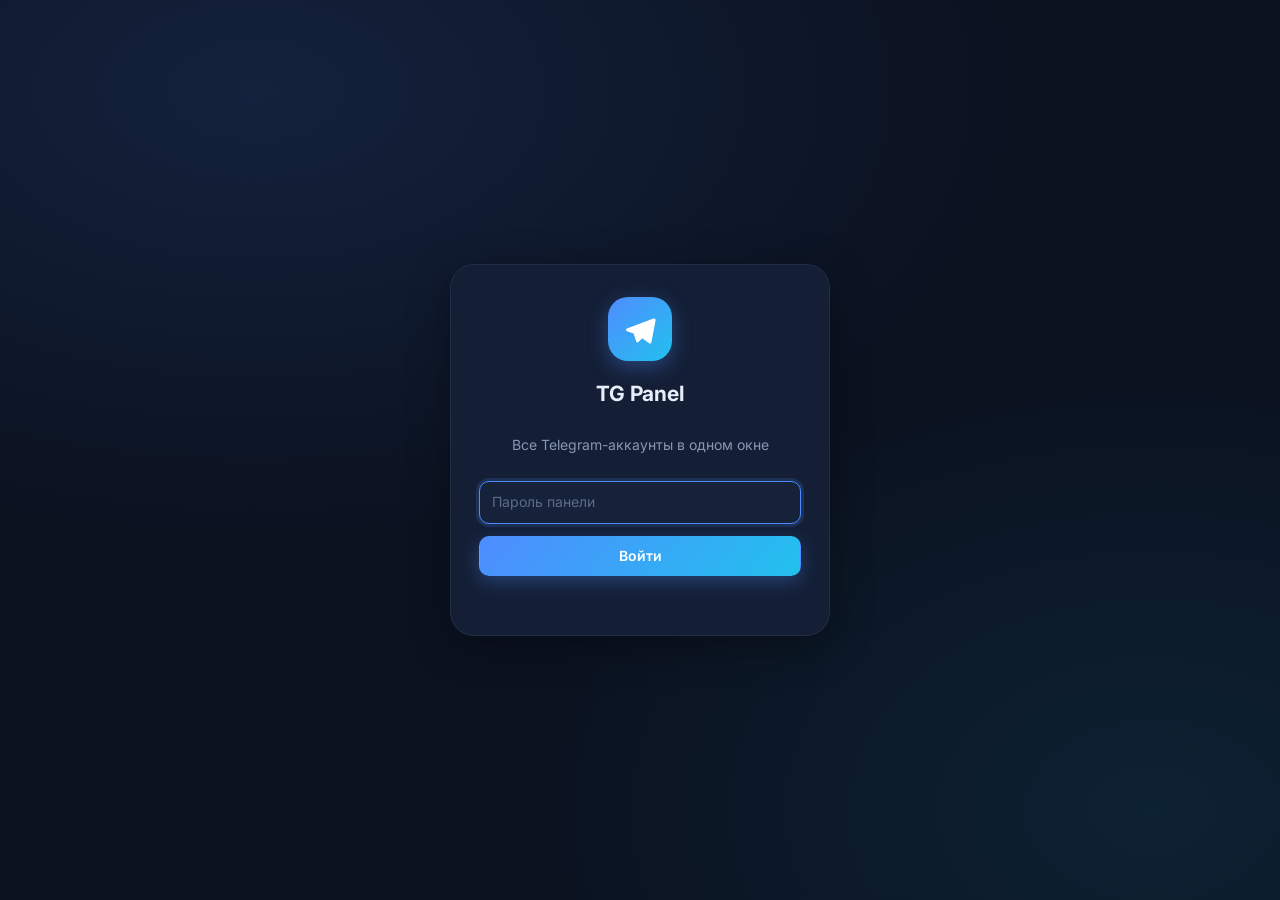
==== static/index.html @ fe802b04 "0.6.0: веб-панель из локальной сети внутри TG Panel Кнопка первой в рейке открывает LAN_PANEL_URL в " ====
<!doctype html>
<html lang="ru" data-theme="dark">
<head>
  <meta charset="utf-8">
  <meta name="viewport" content="width=device-width, initial-scale=1, viewport-fit=cover">
  <meta name="theme-color" content="#0b1220">
  <title>TG Panel</title>
  <link rel="icon" href="data:image/svg+xml,<svg xmlns='http://www.w3.org/2000/svg' viewBox='0 0 32 32'><defs><linearGradient id='g' x1='0' y1='0' x2='1' y2='1'><stop offset='0' stop-color='%234f8cff'/><stop offset='1' stop-color='%2322c1ee'/></linearGradient></defs><rect width='32' height='32' rx='9' fill='url(%23g)'/><path d='M7 15.5 24 9l-3 15-5-4-3 3v-5l9-7-11 6z' fill='white'/></svg>">
  <link rel="preconnect" href="https://fonts.googleapis.com">
  <link rel="preconnect" href="https://fonts.gstatic.com" crossorigin>
  <link rel="stylesheet" href="https://fonts.googleapis.com/css2?family=Inter:wght@400;500;600;700&display=swap">
  <link rel="stylesheet" href="app.css">
</head>
<body>
  <!-- Вход -->
  <section id="login" class="login" hidden>
    <form id="login-form" class="login-card">
      <div class="brand-mark lg" data-icon="plane"></div>
      <h1>TG Panel</h1>
      <p class="muted">Все Telegram-аккаунты в одном окне</p>
      <input id="login-password" type="password" placeholder="Пароль панели" autocomplete="current-password" required>
      <button class="btn primary block" type="submit">Войти</button>
      <div id="login-error" class="error"></div>
    </form>
  </section>

  <!-- Панель -->
  <main id="app" class="app" hidden>
    <nav class="rail">
      <div class="brand-mark" data-icon="plane" title="TG Panel"></div>
      <button id="lan-open" class="rail-item lan" hidden><span data-icon="server"></span></button>
      <button class="rail-item all active" data-account="" data-tip="Все аккаунты"><span data-icon="layers"></span></button>
      <div class="rail-sep"></div>
      <div id="rail-accounts" class="rail-accounts"></div>
      <button id="add-account" class="rail-item add" data-tip="Добавить аккаунт"><span data-icon="plus"></span></button>
      <div class="rail-spacer"></div>
      <button id="toggle-ghost" class="rail-tool" data-tip="Режим невидимки"></button>
      <button id="toggle-theme" class="rail-tool" data-tip="Сменить тему"></button>
      <button id="logout" class="rail-tool" data-tip="Выйти из панели"><span data-icon="logout"></span></button>
    </nav>

    <aside class="sidebar">
      <header class="sidebar-head">
        <div class="scope">
          <div class="scope-text">
            <div id="scope-title" class="scope-title">Все аккаунты</div>
            <div id="scope-sub" class="scope-sub muted"></div>
          </div>
          <button id="new-chat" class="icon-btn" title="Найти человека или чат"><span data-icon="edit"></span></button>
          <button id="account-menu" class="icon-btn" title="Действия аккаунта" hidden><span data-icon="more"></span></button>
        </div>
        <label class="search">
          <span data-icon="search"></span>
          <input id="dialog-filter" type="search" placeholder="Поиск по чатам">
        </label>
        <div id="folder-tabs" class="folder-tabs" role="tablist"></div>
      </header>
      <div id="dialog-list" class="dialog-list"></div>
    </aside>

    <section id="chat" class="chat empty">
      <div class="chat-placeholder">
        <div class="placeholder-art"><span data-icon="msg"></span></div>
        <h2>Выберите чат</h2>
        <p class="muted">Слева собраны диалоги всех подключённых аккаунтов.<br>Новый аккаунт добавляется кнопкой <b>+</b> из папки tdata.</p>
      </div>
      <header class="chat-head">
        <button id="chat-back" class="icon-btn back" title="Назад"><span data-icon="back"></span></button>
        <div class="chat-avatar"></div>
        <div class="chat-meta">
          <div class="chat-title"></div>
          <div class="chat-sub"></div>
        </div>
        <button id="chat-info" class="icon-btn" title="О чате"><span data-icon="info"></span></button>
      </header>
      <div class="chat-body">
        <div id="messages" class="messages"></div>
        <button id="to-bottom" class="to-bottom" hidden title="Вниз"><span data-icon="down"></span><span class="badge" hidden></span></button>
      </div>
      <div class="composer-wrap">
        <div id="reply-bar" class="reply-bar" hidden>
          <span class="reply-icon" data-icon="reply"></span>
          <div class="reply-body"><b id="reply-label">Ответ</b><div id="reply-text"></div></div>
          <button id="reply-cancel" class="icon-btn sm"><span data-icon="x"></span></button>
        </div>
        <form id="composer" class="composer">
          <label class="icon-btn" title="Прикрепить файл"><span data-icon="clip"></span><input id="file-input" type="file" multiple hidden></label>
          <textarea id="composer-text" rows="1" placeholder="Сообщение"></textarea>
          <button class="send" type="submit" title="Отправить (Enter)"><span data-icon="send"></span></button>
        </form>
        <div id="readonly-bar" class="readonly-bar" hidden><span data-icon="lock"></span> Только чтение — вы не администратор канала</div>
      </div>
    </section>

    <!-- Веб-панель из локальной сети (LAN_PANEL_URL) -->
    <section id="lan" class="lan" hidden>
      <header class="chat-head">
        <button id="lan-back" class="icon-btn back" title="Назад"><span data-icon="back"></span></button>
        <div class="lan-icon" data-icon="server"></div>
        <div class="chat-meta">
          <div id="lan-title" class="chat-title"></div>
          <div id="lan-sub" class="chat-sub"></div>
        </div>
        <button id="lan-reload" class="icon-btn" title="Обновить"><span data-icon="refresh"></span></button>
        <a id="lan-tab" class="icon-btn" target="_blank" rel="noopener" title="Открыть в новой вкладке"><span data-icon="external"></span></a>
      </header>
      <iframe id="lan-frame" class="lan-frame" title="Панель локальной сети" allow="clipboard-read; clipboard-write; fullscreen"></iframe>
    </section>
  </main>

  <div id="modal" class="modal" hidden>
    <div class="modal-card" role="dialog" aria-modal="true">
      <header><h3 id="modal-title"></h3><button id="modal-close" class="icon-btn sm"><span data-icon="x"></span></button></header>
      <div id="modal-body"></div>
    </div>
  </div>
  <div id="toast" class="toast" hidden></div>

  <script src="app.js"></script>
</body>
</html>
---- static/app.css ----
/* ================= Токены ================= */
:root {
  --bg: #0b1220;
  --surface: #0f1829;
  --surface-2: #16213a;
  --surface-3: #1c2945;
  --elev: #141f36;
  --border: rgb(148 163 184 / .10);
  --border-strong: rgb(148 163 184 / .18);
  --text: #e7eef9;
  --muted: #8796b3;
  --faint: #5d6c88;
  --accent: #4f8cff;
  --accent-2: #22c1ee;
  --accent-soft: rgb(79 140 255 / .16);
  --grad: linear-gradient(135deg, #4f8cff 0%, #22c1ee 100%);
  --bubble-in: #16213a;
  --bubble-in-text: var(--text);
  --bubble-out-text: #fff;
  --danger: #f2555a;
  --ok: #2ecc8f;
  --warn: #f5b544;
  --shadow: 0 10px 40px rgb(0 0 0 / .35);
  --shadow-sm: 0 2px 10px rgb(0 0 0 / .25);
  --wall-a: rgb(79 140 255 / .13);
  --wall-b: rgb(34 193 238 / .09);
  --wall-dot: rgb(148 163 184 / .07);
  --r-lg: 18px;
  --r-md: 14px;
  --r-sm: 10px;
  color-scheme: dark;
}
:root[data-theme="light"] {
  --bg: #eef2f8;
  --surface: #ffffff;
  --surface-2: #f1f5fb;
  --surface-3: #e6ecf5;
  --elev: #ffffff;
  --border: rgb(15 23 42 / .07);
  --border-strong: rgb(15 23 42 / .13);
  --text: #0f172a;
  --muted: #64748b;
  --faint: #94a3b8;
  --accent-soft: rgb(79 140 255 / .12);
  --bubble-in: #ffffff;
  --shadow: 0 12px 40px rgb(15 23 42 / .14);
  --shadow-sm: 0 2px 8px rgb(15 23 42 / .08);
  --wall-a: rgb(79 140 255 / .14);
  --wall-b: rgb(34 193 238 / .12);
  --wall-dot: rgb(15 23 42 / .05);
  color-scheme: light;
}

/* ================= База ================= */
* { box-sizing: border-box; }
html, body { height: 100%; margin: 0; }
body {
  background: var(--bg); color: var(--text);
  font: 14px/1.45 Inter, system-ui, -apple-system, "Segoe UI", Roboto, sans-serif;
  -webkit-font-smoothing: antialiased;
}
[hidden] { display: none !important; }
button, input, textarea, select { font: inherit; color: inherit; }
a { color: var(--accent); text-decoration: none; }
a:hover { text-decoration: underline; }
h1, h2, h3 { margin: 0; letter-spacing: -.01em; }
.muted { color: var(--muted); }
.small { font-size: 12px; }
.error { color: var(--danger); min-height: 1.2em; font-size: 13px; }
::selection { background: rgb(79 140 255 / .35); }
* { scrollbar-width: thin; scrollbar-color: var(--surface-3) transparent; }

svg.i { width: 20px; height: 20px; flex: none; stroke: currentColor; fill: none; stroke-width: 2; stroke-linecap: round; stroke-linejoin: round; display: block; }
svg.i.fill { fill: currentColor; stroke: none; }
[data-icon] { display: inline-grid; place-items: center; }

input, textarea, select {
  background: var(--surface-2); border: 1px solid var(--border); border-radius: var(--r-sm);
  padding: 10px 12px; outline: none; width: 100%; transition: border-color .15s, box-shadow .15s;
}
input::placeholder, textarea::placeholder { color: var(--faint); }
input:focus, textarea:focus, select:focus { border-color: var(--accent); box-shadow: 0 0 0 3px var(--accent-soft); }

.btn {
  border: 1px solid var(--border); border-radius: var(--r-sm); padding: 9px 16px; cursor: pointer;
  background: var(--surface-2); font-weight: 600; display: inline-flex; align-items: center; justify-content: center;
  gap: 8px; transition: transform .1s, filter .15s, background .15s;
}
.btn:hover { background: var(--surface-3); }
.btn:active { transform: scale(.98); }
.btn.primary { background: var(--grad); color: #fff; border-color: transparent; box-shadow: 0 6px 18px rgb(79 140 255 / .3); }
.btn.primary:hover { filter: brightness(1.08); }
.btn.danger { background: rgb(242 85 90 / .14); color: var(--danger); border-color: rgb(242 85 90 / .25); }
.btn.danger:hover { background: rgb(242 85 90 / .22); }
.btn.block { width: 100%; }
.btn.sm { padding: 7px 13px; font-size: 13px; border-radius: 9px; gap: 6px; }
.btn.sm svg.i { width: 16px; height: 16px; }
.btn:disabled { opacity: .55; cursor: default; transform: none; }

.icon-btn {
  border: 0; background: transparent; cursor: pointer; border-radius: 12px; color: var(--muted);
  width: 38px; height: 38px; display: inline-grid; place-items: center; flex: none; transition: background .15s, color .15s;
}
.icon-btn:hover { background: var(--surface-2); color: var(--text); }
.icon-btn.sm { width: 32px; height: 32px; border-radius: 10px; }
.icon-btn.sm svg.i { width: 18px; height: 18px; }

.badge {
  background: var(--accent); color: #fff; border-radius: 999px; min-width: 20px; height: 20px; padding: 0 6px;
  font-size: 11.5px; display: inline-grid; place-items: center; font-weight: 700; font-variant-numeric: tabular-nums;
}
.badge.dim { background: var(--surface-3); color: var(--muted); }
.chip {
  font-size: 11px; padding: 2px 7px; border-radius: 999px; white-space: nowrap; flex: none; font-weight: 600;
  background: color-mix(in srgb, var(--c) 18%, transparent); color: color-mix(in srgb, var(--c) 85%, var(--text));
}

.brand-mark {
  width: 40px; height: 40px; border-radius: 13px; background: var(--grad); color: #fff;
  box-shadow: 0 6px 20px rgb(79 140 255 / .35); flex: none;
}
.brand-mark svg.i { width: 22px; height: 22px; fill: #fff; stroke: none; }
.brand-mark.lg { width: 64px; height: 64px; border-radius: 20px; margin: 0 auto 6px; }
.brand-mark.lg svg.i { width: 34px; height: 34px; }

/* ================= Вход ================= */
.login {
  min-height: 100%; display: grid; place-items: center; padding: 16px;
  background: radial-gradient(60% 50% at 20% 10%, var(--wall-a), transparent), radial-gradient(50% 50% at 90% 90%, var(--wall-b), transparent), var(--bg);
}
.login-card {
  width: min(380px, 100%); background: var(--elev); padding: 32px 28px; border-radius: 24px; border: 1px solid var(--border);
  display: grid; gap: 12px; text-align: center; box-shadow: var(--shadow);
}

/* ================= Раскладка ================= */
.app {
  height: 100%; display: grid; overflow: hidden;
  grid-template-columns: 76px 360px minmax(0, 1fr);
  /* minmax(0, 1fr) не даёт строке грида растянуться по высоте ленты сообщений */
  grid-template-rows: minmax(0, 1fr);
}
.rail, .sidebar, .chat, .messages, .dialog-list, .chat-body { min-height: 0; }

/* ---------- рейка аккаунтов ---------- */
.rail {
  background: var(--bg); display: flex; flex-direction: column; align-items: center;
  gap: 10px; padding: 14px 0; overflow-y: auto; overflow-x: visible; scrollbar-width: none;
}
.rail-sep { width: 28px; height: 1px; background: var(--border-strong); margin: 2px 0; flex: none; }
.rail-accounts { display: flex; flex-direction: column; gap: 10px; align-items: center; }
.rail-spacer { flex: 1; }
.rail-item {
  width: 48px; height: 48px; border-radius: 16px; border: 0; cursor: pointer; padding: 0; flex: none;
  background: var(--surface-2); position: relative; display: grid; place-items: center; color: var(--muted);
  transition: border-radius .2s, background .15s, color .15s, transform .1s;
}
.rail-item:hover { border-radius: 14px; color: var(--text); background: var(--surface-3); }
.rail-item:active { transform: scale(.95); }
.rail-item.active { color: #fff; background: var(--grad); }
.rail-item::before {
  content: ""; position: absolute; left: -14px; width: 4px; height: 0; border-radius: 0 4px 4px 0;
  background: var(--text); transition: height .2s;
}
.rail-item:hover::before { height: 16px; }
.rail-item.active::before { height: 32px; }
.rail-item.add { background: transparent; border: 1.5px dashed var(--border-strong); color: var(--accent); }
.rail-item.add:hover { border-color: var(--accent); background: var(--accent-soft); }
.rail-item .avatar { width: 48px; height: 48px; border-radius: inherit; font-size: 15px; }
.rail-item.acc { background: transparent; }
.rail-item.acc .avatar { box-shadow: 0 0 0 2px var(--bg), 0 0 0 4px var(--c); }
.rail-item.acc.active { background: transparent; }
.rail-item .dot {
  position: absolute; right: -2px; bottom: -2px; width: 14px; height: 14px; border-radius: 50%;
  border: 3px solid var(--bg); background: var(--faint);
}
.dot.online { background: var(--ok); } .dot.error { background: var(--danger); } .dot.connecting { background: var(--warn); }
.rail-item .badge { position: absolute; top: -6px; right: -8px; box-shadow: 0 0 0 3px var(--bg); }
.rail-tool {
  width: 42px; height: 42px; border-radius: 12px; border: 0; background: transparent; color: var(--muted);
  cursor: pointer; display: grid; place-items: center; position: relative; flex: none;
}
.rail-tool:hover { background: var(--surface-2); color: var(--text); }
.rail-tool.on { color: var(--accent); background: var(--accent-soft); }

/* подсказки рейки */
[data-tip] { position: relative; }
.tip {
  position: fixed; z-index: 80; pointer-events: none; background: var(--elev); color: var(--text);
  border: 1px solid var(--border-strong); padding: 6px 10px; border-radius: 10px; font-size: 12.5px; font-weight: 500;
  box-shadow: var(--shadow-sm); white-space: pre-line; max-width: 260px; transform: translateY(-50%);
  animation: fade .12s ease-out;
}

/* ---------- список диалогов ---------- */
.sidebar {
  background: var(--surface); border-radius: 22px 0 0 0; border: 1px solid var(--border); border-right: 0; border-bottom: 0;
  display: flex; flex-direction: column; min-width: 0; margin-top: 8px;
}
.sidebar-head { padding: 14px 14px 10px; display: grid; gap: 12px; }
.scope { display: flex; align-items: center; gap: 4px; min-height: 40px; }
.scope-text { flex: 1; min-width: 0; padding-left: 4px; }
.scope-title { font-weight: 700; font-size: 18px; white-space: nowrap; overflow: hidden; text-overflow: ellipsis; letter-spacing: -.01em; }
.scope-sub { font-size: 12px; white-space: nowrap; overflow: hidden; text-overflow: ellipsis; }
.scope-sub:empty { display: none; }
.search { position: relative; display: block; }
.search > [data-icon] { position: absolute; left: 12px; top: 50%; transform: translateY(-50%); color: var(--faint); pointer-events: none; }
.search > [data-icon] svg.i { width: 18px; height: 18px; }
.search input { padding-left: 38px; border-radius: 12px; background: var(--surface-2); }
/* вкладки папок: прокручиваются по горизонтали, если не влезают */
.folder-tabs {
  display: flex; gap: 6px; overflow-x: auto; scrollbar-width: none; margin: 0 -14px; padding: 0 14px 2px;
  mask-image: linear-gradient(90deg, transparent 0, #000 14px, #000 calc(100% - 14px), transparent 100%);
}
.folder-tabs::-webkit-scrollbar { display: none; }
.ftab {
  flex: none; display: inline-flex; align-items: center; gap: 6px; border: 1px solid var(--border);
  background: var(--surface-2); color: var(--muted); padding: 6px 12px; border-radius: 999px; cursor: pointer;
  font-weight: 600; font-size: 13px; white-space: nowrap; transition: background .15s, color .15s, border-color .15s;
}
.ftab:hover { color: var(--text); background: var(--surface-3); }
.ftab.active { background: var(--accent-soft); color: var(--accent); border-color: rgb(79 140 255 / .35); }
.ftab svg.i { width: 15px; height: 15px; }
.ftab-n { font-size: 11px; font-weight: 700; background: var(--surface-3); color: var(--muted); border-radius: 999px; padding: 0 6px; min-width: 18px; text-align: center; }
.ftab.active .ftab-n { background: var(--accent); color: #fff; }
.ftab.add { padding: 6px 9px; border-style: dashed; color: var(--accent); background: transparent; }

/* контекстное меню чата и папок */
.ctx-menu {
  position: fixed; z-index: 70; min-width: 230px; max-width: 300px; padding: 6px; border-radius: 14px;
  background: var(--elev); border: 1px solid var(--border-strong); box-shadow: var(--shadow);
  animation: pop .12s ease-out; max-height: min(70vh, 520px); overflow-y: auto;
}
.ctx-title {
  padding: 6px 10px 8px; font-size: 12px; font-weight: 600; color: var(--muted);
  white-space: nowrap; overflow: hidden; text-overflow: ellipsis; border-bottom: 1px solid var(--border); margin-bottom: 4px;
}
.ctx-item {
  width: 100%; display: flex; align-items: center; gap: 10px; padding: 8px 10px; border: 0; border-radius: 9px;
  background: transparent; cursor: pointer; text-align: left; font-size: 13.5px; font-weight: 500;
}
.ctx-item:hover, .ctx-item:focus-visible { background: var(--surface-2); outline: none; }
.ctx-item.danger { color: var(--danger); }
.ctx-ic { color: var(--muted); display: inline-grid; }
.ctx-item.danger .ctx-ic { color: var(--danger); }
.ctx-ic svg.i { width: 17px; height: 17px; }
.ctx-label { flex: 1; min-width: 0; white-space: nowrap; overflow: hidden; text-overflow: ellipsis; }
.ctx-check { color: var(--accent); display: inline-grid; }
.ctx-more { color: var(--faint); display: inline-grid; }
.ctx-check svg.i, .ctx-more svg.i { width: 16px; height: 16px; }
.ctx-sep { height: 1px; background: var(--border); margin: 4px 6px; }

.segmented { display: flex; background: var(--surface-2); border-radius: 12px; padding: 3px; gap: 2px; }
.seg {
  flex: 1; border: 0; background: transparent; padding: 7px 6px; border-radius: 9px; cursor: pointer;
  color: var(--muted); font-weight: 600; font-size: 13px; transition: background .15s, color .15s;
}
.seg:hover { color: var(--text); }
.seg.active { background: var(--surface); color: var(--text); box-shadow: var(--shadow-sm); }
:root[data-theme="dark"] .seg.active { background: var(--surface-3); }

.dialog-list { overflow-y: auto; flex: 1; padding: 2px 8px 12px; }
.dialog {
  display: grid; grid-template-columns: 52px minmax(0, 1fr); gap: 12px; padding: 9px 10px; border-radius: 14px;
  cursor: pointer; align-items: center; position: relative; transition: background .12s;
}
.dialog:hover { background: var(--surface-2); }
.dialog.active { background: var(--accent-soft); }
.dialog.active::after { content: ""; position: absolute; inset: 0; border-radius: inherit; box-shadow: inset 0 0 0 1px rgb(79 140 255 / .35); pointer-events: none; }
.dialog .acc-mark { position: absolute; left: 0; top: 14px; bottom: 14px; width: 3px; border-radius: 0 3px 3px 0; background: var(--c); }
.dialog .avatar { width: 52px; height: 52px; font-size: 17px; }
.d-row { display: flex; gap: 6px; align-items: center; min-width: 0; }
.d-row + .d-row { margin-top: 2px; }
.d-name { font-weight: 600; white-space: nowrap; overflow: hidden; text-overflow: ellipsis; flex: 1; min-width: 0; display: flex; align-items: center; gap: 5px; }
.d-name .t { overflow: hidden; text-overflow: ellipsis; }
.d-name svg.i { width: 15px; height: 15px; color: var(--muted); }
.d-time { font-size: 12px; color: var(--faint); flex: none; font-variant-numeric: tabular-nums; }
.dialog.has-unread .d-time { color: var(--accent); }
.d-text { color: var(--muted); white-space: nowrap; overflow: hidden; text-overflow: ellipsis; font-size: 13.5px; flex: 1; min-width: 0; }
.d-text .you { color: var(--text); opacity: .75; }
.d-text .media-label { color: var(--accent); }
.d-flags { display: flex; gap: 4px; align-items: center; color: var(--faint); flex: none; }
.d-flags svg.i { width: 15px; height: 15px; }

.avatar {
  width: 48px; height: 48px; border-radius: 50%; display: grid; place-items: center; font-weight: 600;
  color: #fff; overflow: hidden; flex: none; font-size: 16px; letter-spacing: .02em;
  background: linear-gradient(145deg, color-mix(in srgb, var(--c, #4f8cff) 80%, #fff), var(--c, #4f8cff));
}
.avatar img { width: 100%; height: 100%; object-fit: cover; animation: fade .25s ease-out; }
.avatar.sm { width: 40px; height: 40px; font-size: 14px; }
.avatar.xs { width: 34px; height: 34px; font-size: 13px; }
.avatar.lg { width: 84px; height: 84px; font-size: 28px; }

.empty-list { padding: 48px 20px; text-align: center; color: var(--muted); display: grid; gap: 10px; justify-items: center; }
.empty-list svg.i { width: 36px; height: 36px; color: var(--faint); }

/* скелетоны */
.skel { background: linear-gradient(90deg, var(--surface-2) 0%, var(--surface-3) 50%, var(--surface-2) 100%); background-size: 200% 100%; animation: shimmer 1.2s infinite linear; border-radius: 8px; }
.skel-dialog { display: grid; grid-template-columns: 52px 1fr; gap: 12px; padding: 9px 10px; align-items: center; }
.skel-dialog .c { width: 52px; height: 52px; border-radius: 50%; }
.skel-dialog .l1 { height: 12px; width: 55%; margin-bottom: 9px; }
.skel-dialog .l2 { height: 10px; width: 80%; }
.skel-msg { height: 44px; border-radius: 16px; margin: 4px 0; }

/* ================= Чат ================= */
.chat {
  display: flex; flex-direction: column; min-width: 0; position: relative; margin-top: 8px;
  border-top: 1px solid var(--border); border-left: 1px solid var(--border);
  background:
    radial-gradient(55% 45% at 15% 0%, var(--wall-a), transparent 70%),
    radial-gradient(45% 45% at 100% 100%, var(--wall-b), transparent 70%),
    radial-gradient(var(--wall-dot) 1px, transparent 1.2px) 0 0 / 22px 22px,
    var(--bg);
}
.chat-placeholder { margin: auto; text-align: center; display: grid; gap: 10px; justify-items: center; padding: 24px; }
.placeholder-art {
  width: 96px; height: 96px; border-radius: 30px; background: var(--grad); color: #fff; display: grid; place-items: center;
  box-shadow: 0 16px 40px rgb(79 140 255 / .35); margin-bottom: 6px;
}
.placeholder-art svg.i { width: 44px; height: 44px; }
.chat.empty > :not(.chat-placeholder) { display: none !important; }
.chat:not(.empty) .chat-placeholder { display: none; }

.chat-head {
  display: flex; align-items: center; gap: 12px; padding: 10px 16px; min-height: 64px; z-index: 3;
  background: color-mix(in srgb, var(--surface) 82%, transparent); backdrop-filter: blur(16px);
  border-bottom: 1px solid var(--border);
}
.chat-meta { flex: 1; min-width: 0; }
.chat-title { font-weight: 700; font-size: 15.5px; white-space: nowrap; overflow: hidden; text-overflow: ellipsis; }
.chat-sub { display: flex; gap: 8px; align-items: center; font-size: 12.5px; color: var(--muted); margin-top: 1px; white-space: nowrap; overflow: hidden; }
.back { display: none; }

.chat-body { flex: 1; position: relative; display: flex; flex-direction: column; }
.messages { flex: 1; overflow-y: auto; padding: 18px max(16px, calc((100% - 760px) / 2)) 12px; display: flex; flex-direction: column; }
.day-sep {
  align-self: center; position: sticky; top: 4px; z-index: 2; margin: 12px 0 8px;
  background: color-mix(in srgb, var(--surface) 75%, transparent); backdrop-filter: blur(10px);
  color: var(--muted); padding: 4px 12px; border-radius: 999px; font-size: 12px; font-weight: 600; border: 1px solid var(--border);
}
.service {
  align-self: center; color: var(--muted); font-size: 12.5px; margin: 6px 0; text-align: center;
  background: color-mix(in srgb, var(--surface) 70%, transparent); padding: 4px 12px; border-radius: 999px;
}

.msg { max-width: min(540px, 80%); align-self: flex-start; position: relative; margin-top: 2px; }
.msg.out { align-self: flex-end; }
.msg.grp-first { margin-top: 10px; }
.msg.new { animation: pop .22s ease-out; }
.bubble {
  background: var(--bubble-in); color: var(--bubble-in-text); padding: 7px 11px 7px; border-radius: 18px;
  white-space: pre-wrap; word-wrap: break-word; overflow-wrap: anywhere; box-shadow: var(--shadow-sm);
  border: 1px solid var(--border);
}
.msg:not(.out).grp-last .bubble { border-bottom-left-radius: 6px; }
.msg:not(.out):not(.grp-first) .bubble { border-top-left-radius: 6px; }
.msg.out .bubble { background: var(--grad); color: var(--bubble-out-text); border-color: transparent; box-shadow: 0 4px 14px rgb(79 140 255 / .22); }
.msg.out.grp-last .bubble { border-bottom-right-radius: 6px; }
.msg.out:not(.grp-first) .bubble { border-top-right-radius: 6px; }
.msg.out a { color: #fff; text-decoration: underline; }
.msg .sender { font-weight: 600; font-size: 13px; margin-bottom: 2px; color: var(--sc, var(--accent)); }
.msg .meta { float: right; margin: 8px 0 -4px 12px; font-size: 11px; color: var(--faint); white-space: nowrap; display: inline-flex; gap: 4px; align-items: center; user-select: none; }
.msg .meta svg.i { width: 13px; height: 13px; }
.msg.out .meta { color: rgb(255 255 255 / .75); }
.msg .quote {
  border-left: 3px solid var(--accent); padding: 4px 9px; margin: 1px 0 5px; font-size: 13px; cursor: pointer; border-radius: 6px;
  background: var(--accent-soft); color: var(--muted); white-space: nowrap; overflow: hidden; text-overflow: ellipsis; max-width: 100%;
}
.msg.out .quote { border-left-color: #fff; background: rgb(255 255 255 / .16); color: rgb(255 255 255 / .9); }
.msg .media:empty { display: none; }
.msg .media { margin: -2px -6px 5px; }
.msg .media img, .msg .media video { max-width: 100%; max-height: 380px; height: auto; border-radius: 13px; display: block; background: var(--surface-3); object-fit: cover; }
.msg .media img.sticker { max-width: 170px; background: none; }
.msg .media audio { width: 280px; max-width: 100%; display: block; }
.msg.media-only .bubble { padding: 4px; }
.msg.media-only .media { margin: 0; }
.msg.media-only .meta {
  position: absolute; right: 10px; bottom: 10px; float: none; margin: 0; padding: 2px 8px; border-radius: 999px;
  background: rgb(0 0 0 / .45); color: #fff;
}
.msg .file { display: flex; gap: 10px; align-items: center; color: inherit; padding: 4px 6px; text-decoration: none; }
.msg .file .ico { width: 42px; height: 42px; border-radius: 12px; background: var(--grad); display: grid; place-items: center; color: #fff; flex: none; }
.msg.out .file .ico { background: rgb(255 255 255 / .2); }
.msg .file b { display: block; max-width: 280px; overflow: hidden; text-overflow: ellipsis; white-space: nowrap; }
.msg .webpage {
  display: grid; gap: 2px; border-left: 3px solid var(--accent); padding: 6px 10px; margin-top: 6px; font-size: 13px;
  border-radius: 8px; background: var(--accent-soft); color: inherit; text-decoration: none; white-space: normal;
}
.msg .webpage:hover { text-decoration: none; filter: brightness(1.08); }
.msg .webpage .wp-site { color: var(--accent); font-weight: 600; font-size: 12.5px; }
.msg .webpage .wp-desc { color: var(--muted); display: -webkit-box; -webkit-line-clamp: 3; -webkit-box-orient: vertical; overflow: hidden; }
.msg.out .webpage { border-left-color: #fff; background: rgb(255 255 255 / .14); color: #fff; text-decoration: none; }
.msg.out .webpage .wp-site, .msg.out .webpage .wp-desc { color: rgb(255 255 255 / .85); }

/* форматирование текста */
.bubble code { font: 13px/1.4 ui-monospace, "JetBrains Mono", Menlo, Consolas, monospace; background: rgb(127 127 127 / .16); padding: 1px 5px; border-radius: 5px; }
.bubble pre { margin: 4px 0; padding: 8px 10px; border-radius: 10px; background: rgb(0 0 0 / .22); overflow-x: auto; white-space: pre; }
.bubble pre code { background: none; padding: 0; }
.bubble blockquote { margin: 4px 0; padding: 4px 10px; border-left: 3px solid var(--accent); border-radius: 6px; background: var(--accent-soft); }
.msg.out .bubble blockquote { border-left-color: #fff; background: rgb(255 255 255 / .14); }
.bubble .tag { color: var(--accent); }
.msg.out .bubble .tag { color: #fff; font-weight: 600; }
.spoiler {
  border-radius: 4px; cursor: pointer; color: transparent; transition: color .2s, background .2s;
  background: repeating-linear-gradient(135deg, rgb(127 127 127 / .45) 0 2px, rgb(127 127 127 / .25) 2px 4px);
}
.spoiler * { color: transparent !important; }
.spoiler.revealed { color: inherit; background: rgb(127 127 127 / .12); cursor: text; }
.spoiler.revealed * { color: inherit !important; }

/* фото/видео под спойлером */
.msg .media.spoiler-media { position: relative; overflow: hidden; border-radius: 13px; cursor: pointer; }
.spoiler-media:not(.revealed) img, .spoiler-media:not(.revealed) video { filter: blur(28px) saturate(1.2); transform: scale(1.12); }
.spoiler-cover {
  position: absolute; inset: 0; display: grid; place-content: center; justify-items: center; gap: 6px;
  color: #fff; font-weight: 600; font-size: 13px; background: rgb(0 0 0 / .25); text-shadow: 0 1px 4px rgb(0 0 0 / .5);
}
.spoiler-cover svg.i { width: 26px; height: 26px; }
.spoiler-media.revealed .spoiler-cover { display: none; }
.spoiler-media img, .spoiler-media video { transition: filter .35s ease, transform .35s ease; }

/* inline-кнопки под постом */
.kb { display: grid; gap: 4px; margin-top: 4px; }
.kb-row { display: flex; gap: 4px; }
.kb-btn {
  flex: 1; min-width: 0; display: flex; align-items: center; justify-content: center; gap: 6px; position: relative;
  padding: 9px 12px; border-radius: 12px; border: 1px solid var(--border); cursor: pointer;
  background: color-mix(in srgb, var(--bubble-in) 82%, transparent); backdrop-filter: blur(10px);
  color: var(--text); font-weight: 600; font-size: 13.5px; text-decoration: none; text-align: center;
  white-space: nowrap; overflow: hidden; text-overflow: ellipsis; transition: background .15s, transform .1s;
}
.kb-btn:hover { background: var(--surface-3); text-decoration: none; }
.kb-btn:active { transform: scale(.98); }
.kb-btn:disabled { opacity: .55; cursor: default; }
.kb-btn.loading { color: transparent; }
.kb-btn.loading::after {
  content: ""; position: absolute; width: 16px; height: 16px; border-radius: 50%;
  border: 2px solid var(--muted); border-top-color: transparent; animation: spin .7s linear infinite;
}
.kb-ic { color: var(--muted); display: inline-grid; }
.kb-ic svg.i { width: 14px; height: 14px; }
.msg:not(.out) .kb-row:last-child .kb-btn:first-child { border-bottom-left-radius: 12px; }
.msg .misc { display: flex; gap: 8px; align-items: center; padding: 2px 4px; }

.msg .actions {
  position: absolute; top: -16px; right: 6px; display: flex; gap: 1px; padding: 3px; z-index: 4;
  background: var(--elev); border: 1px solid var(--border-strong); border-radius: 12px; box-shadow: var(--shadow-sm);
  opacity: 0; pointer-events: none; transform: translateY(4px); transition: opacity .12s, transform .12s;
}
.msg.out .actions { right: auto; left: 6px; }
.msg:hover .actions { opacity: 1; pointer-events: auto; transform: none; }
.msg .actions button { border: 0; background: none; cursor: pointer; width: 30px; height: 28px; border-radius: 8px; color: var(--muted); display: grid; place-items: center; }
.msg .actions button:hover { color: var(--text); background: var(--surface-2); }
.msg .actions button.danger:hover { color: var(--danger); }
.msg .actions svg.i { width: 16px; height: 16px; }
.msg.flash .bubble { animation: flash 1.2s ease-out; }
.load-more { align-self: center; margin: 4px 0 8px; font-size: 13px; padding: 6px 14px; border-radius: 999px; }

.to-bottom {
  position: absolute; right: 22px; bottom: 14px; width: 46px; height: 46px; border-radius: 50%; z-index: 3;
  border: 1px solid var(--border-strong); background: var(--elev); color: var(--text); cursor: pointer;
  display: grid; place-items: center; box-shadow: var(--shadow); animation: pop .18s ease-out;
}
.to-bottom .badge { position: absolute; top: -6px; right: -4px; }

/* композер */
.composer-wrap { padding: 0 max(16px, calc((100% - 760px) / 2)) 16px; display: grid; gap: 6px; }
.reply-bar {
  display: flex; align-items: center; gap: 10px; padding: 8px 8px 8px 12px; border-radius: 14px;
  background: color-mix(in srgb, var(--surface) 88%, transparent); backdrop-filter: blur(14px); border: 1px solid var(--border);
  animation: pop .15s ease-out;
}
.reply-icon { color: var(--accent); }
.reply-body { flex: 1; min-width: 0; font-size: 13px; border-left: 2px solid var(--accent); padding-left: 10px; }
.reply-body b { color: var(--accent); }
.reply-body #reply-text { white-space: nowrap; overflow: hidden; text-overflow: ellipsis; color: var(--muted); }
.composer {
  display: flex; gap: 6px; align-items: flex-end; padding: 6px; border-radius: 22px;
  background: color-mix(in srgb, var(--surface) 90%, transparent); backdrop-filter: blur(16px);
  border: 1px solid var(--border-strong); box-shadow: var(--shadow-sm);
}
.composer:focus-within { border-color: rgb(79 140 255 / .5); }
.composer > label.icon-btn { cursor: pointer; height: 42px; width: 42px; border-radius: 16px; }
.composer textarea {
  resize: none; max-height: 200px; border: 0; background: transparent; padding: 10px 4px; box-shadow: none; line-height: 1.4;
}
.composer textarea:focus { box-shadow: none; }
.composer .send {
  width: 42px; height: 42px; border-radius: 16px; border: 0; cursor: pointer; flex: none; color: #fff;
  background: var(--grad); display: grid; place-items: center; box-shadow: 0 6px 16px rgb(79 140 255 / .35);
  transition: transform .1s, filter .15s;
}
.composer .send:hover { filter: brightness(1.08); }
.composer .send:active { transform: scale(.93); }
.composer .send:disabled { opacity: .5; }
.readonly-bar {
  padding: 13px; text-align: center; border-radius: 16px; color: var(--muted); display: flex; gap: 8px; justify-content: center; align-items: center;
  background: color-mix(in srgb, var(--surface) 85%, transparent); border: 1px solid var(--border);
}
.readonly-bar svg.i { width: 16px; height: 16px; }

/* ================= Модальные окна ================= */
.modal {
  position: fixed; inset: 0; background: rgb(3 7 18 / .6); backdrop-filter: blur(6px);
  display: grid; place-items: center; padding: 16px; z-index: 50; animation: fade .15s ease-out;
}
.modal-card {
  background: var(--elev); border-radius: 22px; width: min(500px, 100%); max-height: min(88vh, 900px); overflow-y: auto;
  padding: 20px 22px 22px; border: 1px solid var(--border-strong); box-shadow: var(--shadow); animation: pop .18s ease-out;
}
.modal-card > header { display: flex; align-items: center; justify-content: space-between; margin-bottom: 16px; gap: 10px; }
.modal-card h3 { font-size: 18px; white-space: nowrap; overflow: hidden; text-overflow: ellipsis; }
.form { display: grid; gap: 14px; }
.form label { display: grid; gap: 6px; font-size: 13px; color: var(--muted); font-weight: 500; }
.form .check {
  display: flex; gap: 12px; align-items: flex-start; color: var(--text); padding: 12px; border-radius: 14px;
  background: var(--surface-2); border: 1px solid var(--border); cursor: pointer;
}
.form .check input { width: 18px; height: 18px; margin: 1px 0 0; accent-color: var(--accent); flex: none; }
.form .check .small { display: block; margin-top: 3px; color: var(--muted); font-weight: 400; }
.form .row { display: flex; gap: 8px; flex-wrap: wrap; }
.form .row > * { flex: 1; }
.form .row.compact > * { flex: none; }
/* label-кнопка (выбор файла) не должна наследовать сетку обычных подписей формы */
.form label.btn { display: inline-flex; color: var(--text); font-size: 14px; font-weight: 600; }

/* аватар с карандашом: нажатие меняет фото */
.ava-edit { position: relative; display: block; cursor: pointer; border-radius: 50%; flex: none; }
.ava-edit::after {
  content: ""; position: absolute; inset: 0; border-radius: 50%; background: rgb(0 0 0 / .35);
  opacity: 0; transition: opacity .15s;
}
.ava-edit:hover::after { opacity: 1; }
.ava-edit .pen {
  position: absolute; right: -2px; bottom: -2px; z-index: 1; width: 30px; height: 30px; border-radius: 50%;
  background: var(--grad); color: #fff; display: grid; place-items: center; border: 3px solid var(--elev);
  box-shadow: var(--shadow-sm); transition: transform .15s;
}
.ava-edit:hover .pen { transform: scale(1.08); }
.ava-edit .pen svg.i { width: 14px; height: 14px; }
.ava-edit.loading { pointer-events: none; }
.ava-edit.loading::after { opacity: 1; }
.ava-edit.loading::before {
  content: ""; position: absolute; z-index: 2; left: 50%; top: 50%; width: 24px; height: 24px; margin: -12px 0 0 -12px;
  border-radius: 50%; border: 3px solid #fff; border-top-color: transparent; animation: spin .7s linear infinite;
}
.hint { font-size: 12px; color: var(--muted); margin: -6px 0 0; }
.drop {
  border: 1.5px dashed var(--border-strong); border-radius: 16px; padding: 22px 16px; text-align: center; color: var(--muted);
  cursor: pointer; display: grid; gap: 6px; justify-items: center; transition: border-color .15s, background .15s;
}
.drop:hover, .drop.over { border-color: var(--accent); background: var(--accent-soft); }
.drop.has { border-style: solid; border-color: var(--ok); background: rgb(46 204 143 / .08); color: var(--text); }
.drop .drop-ico { width: 48px; height: 48px; border-radius: 14px; background: var(--accent-soft); color: var(--accent); display: grid; place-items: center; }
.drop.has .drop-ico { background: rgb(46 204 143 / .15); color: var(--ok); }
.drop b { color: var(--text); }

.acc-head { display: flex; gap: 14px; align-items: center; margin-bottom: 16px; }
.acc-head .info { min-width: 0; }
.acc-head .name { font-weight: 700; font-size: 16px; }
.status-line { display: inline-flex; gap: 6px; align-items: center; font-size: 12.5px; }
.status-line .dot { width: 8px; height: 8px; border-radius: 50%; background: var(--faint); }
.tiles { display: grid; grid-template-columns: repeat(auto-fill, minmax(140px, 1fr)); gap: 8px; }
.tile {
  border: 1px solid var(--border); background: var(--surface-2); border-radius: 14px; padding: 12px; cursor: pointer;
  display: grid; gap: 8px; text-align: left; font-weight: 600; font-size: 13px; transition: background .15s, transform .1s, border-color .15s;
}
.tile:hover { background: var(--surface-3); border-color: var(--border-strong); }
.tile:active { transform: scale(.98); }
.tile .ti { width: 34px; height: 34px; border-radius: 10px; display: grid; place-items: center; background: var(--accent-soft); color: var(--accent); }
.tile .ti svg.i { width: 18px; height: 18px; }
.tile.danger .ti { background: rgb(242 85 90 / .14); color: var(--danger); }
.tile.danger { color: var(--danger); }
.menu-list { display: grid; gap: 6px; }
.menu-list button {
  text-align: left; border: 1px solid var(--border); background: var(--surface-2); padding: 11px 14px; border-radius: 12px; cursor: pointer;
  display: flex; gap: 10px; align-items: center; font-weight: 500;
}
.menu-list button:hover { background: var(--surface-3); }
.menu-list button.danger { color: var(--danger); }
.list-item { display: flex; align-items: center; gap: 12px; padding: 8px 10px; border-radius: 12px; cursor: pointer; }
.list-item:hover { background: var(--surface-2); }
.session-item { padding: 12px; border-radius: 14px; background: var(--surface-2); border: 1px solid var(--border); display: flex; gap: 12px; align-items: center; }
.session-item .si { width: 38px; height: 38px; border-radius: 12px; background: var(--accent-soft); color: var(--accent); display: grid; place-items: center; flex: none; }
.session-item > div { flex: 1; min-width: 0; }
.colors { display: flex; gap: 8px; flex-wrap: wrap; }
.colors button { width: 30px; height: 30px; border-radius: 50%; border: 0; cursor: pointer; background: var(--c); box-shadow: 0 0 0 2px var(--elev), 0 0 0 2px transparent; transition: box-shadow .15s; }
.colors button.on { box-shadow: 0 0 0 2px var(--elev), 0 0 0 4px var(--c); }
.section-title { font-weight: 700; margin: 18px 0 8px; font-size: 13px; color: var(--muted); text-transform: uppercase; letter-spacing: .04em; }
.info-list { display: grid; gap: 2px; }
.info-row { display: flex; gap: 12px; align-items: flex-start; padding: 9px 4px; }
.info-row > [data-icon] { color: var(--muted); margin-top: 1px; }
.info-row .val { white-space: pre-wrap; min-width: 0; overflow-wrap: anywhere; }

/* ================= Тосты ================= */
.toast {
  position: fixed; bottom: 24px; left: 50%; transform: translateX(-50%); z-index: 60; max-width: min(92vw, 520px);
  background: var(--elev); border: 1px solid var(--border-strong); padding: 11px 16px 11px 12px; border-radius: 14px;
  box-shadow: var(--shadow); display: flex; gap: 10px; align-items: center; animation: toast-in .2s ease-out;
}
.toast .ti { width: 26px; height: 26px; border-radius: 8px; display: grid; place-items: center; background: rgb(46 204 143 / .15); color: var(--ok); flex: none; }
.toast.err .ti { background: rgb(242 85 90 / .15); color: var(--danger); }
.toast .ti svg.i { width: 16px; height: 16px; }

/* ================= Анимации ================= */
@keyframes fade { from { opacity: 0; } }
@keyframes pop { from { opacity: 0; transform: translateY(6px) scale(.98); } }
@keyframes toast-in { from { opacity: 0; transform: translate(-50%, 10px); } }
@keyframes shimmer { to { background-position: -200% 0; } }
@keyframes spin { to { transform: rotate(360deg); } }
@keyframes flash { 0%, 40% { box-shadow: 0 0 0 3px var(--accent); } }
@media (prefers-reduced-motion: reduce) { *, *::before, *::after { animation: none !important; transition: none !important; } }

/* ================= Панель из локальной сети ================= */
.app.lan-mode { grid-template-columns: 76px minmax(0, 1fr); }
.app.lan-mode > .sidebar, .app.lan-mode > .chat { display: none; }
.lan {
  display: flex; flex-direction: column; min-width: 0; min-height: 0; margin-top: 8px; overflow: hidden;
  background: var(--surface); border: 1px solid var(--border); border-right: 0; border-bottom: 0; border-radius: 22px 0 0 0;
}
.lan[hidden] { display: none; }
.lan-icon {
  width: 40px; height: 40px; border-radius: 12px; flex: none; display: grid; place-items: center;
  background: var(--accent-soft); color: var(--accent);
}
.lan-frame { flex: 1; width: 100%; min-height: 0; border: 0; display: block; background: var(--surface); }

/* ================= Телефон ================= */
@media (max-width: 860px) {
  .app { grid-template-columns: 64px minmax(0, 1fr); }
  .rail { gap: 8px; padding: 10px 0; }
  .rail-item, .rail-item .avatar { width: 44px; height: 44px; }
  .rail-item::before { display: none; }
  .brand-mark { width: 36px; height: 36px; }
  .sidebar { border-radius: 18px 0 0 0; }
  .chat { position: fixed; inset: 0; z-index: 10; margin: 0; border: 0; }
  .chat.empty { display: none; }
  .app.lan-mode { grid-template-columns: 64px minmax(0, 1fr); }
  .lan { position: fixed; inset: 0; z-index: 10; margin: 0; border: 0; border-radius: 0; }
  .back { display: inline-grid; }
  .chat-head { padding: 8px 10px; }
  .messages { padding: 12px 10px 8px; }
  .composer-wrap { padding: 0 8px 10px; }
  .msg { max-width: 88%; }
  .dialog .d-row .chip { display: none; }  /* на узком экране аккаунт видно по цветной полосе слева */
  .msg .actions { opacity: 1; pointer-events: auto; transform: none; display: none; }
  .msg.show-actions .actions { display: flex; }
  .tip { display: none; }
}
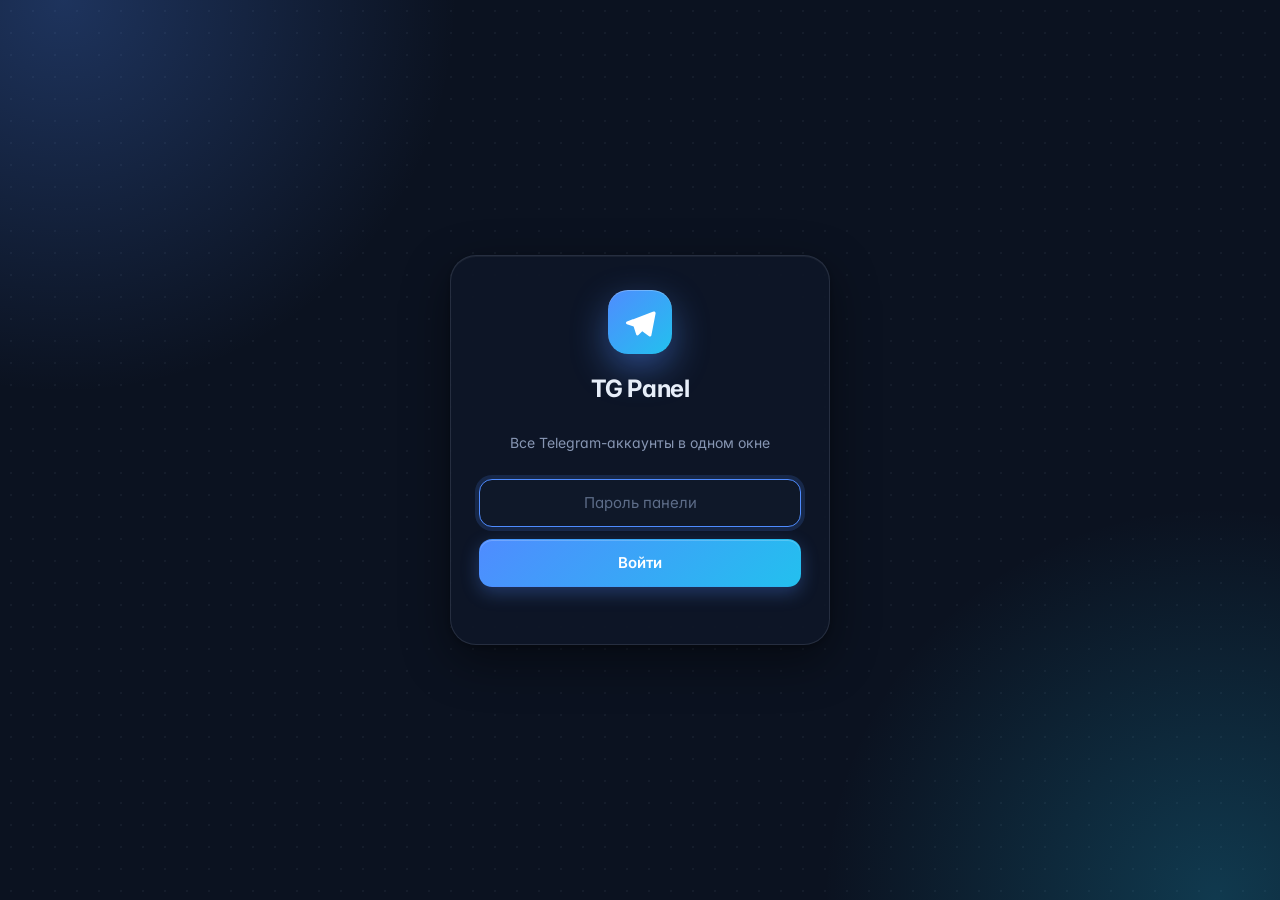
==== commit 557d4003: "0.13.0: импорт аккаунтов из файлов .session (Telethon/Pyrogram) и .json Формат «session + json» рядо" ====
--- a/static/index.html
+++ b/static/index.html
@@ -28,14 +28,16 @@
   <main id="app" class="app" hidden>
     <nav class="rail">
       <div class="brand-mark" data-icon="plane" title="TG Panel"></div>
-      <button id="lan-open" class="rail-item lan" hidden><span data-icon="server"></span></button>
       <button class="rail-item all active" data-account="" data-tip="Все аккаунты"><span data-icon="layers"></span></button>
       <div class="rail-sep"></div>
       <div id="rail-accounts" class="rail-accounts"></div>
       <button id="add-account" class="rail-item add" data-tip="Добавить аккаунт"><span data-icon="plus"></span></button>
       <div class="rail-spacer"></div>
+      <button class="rail-tool bot-tool" data-bot="posts" data-tip="Бот постинга" aria-label="Бот постинга"><span data-icon="newspaper"></span><span class="dot"></span></button>
+      <button class="rail-tool bot-tool" data-bot="ads" data-tip="Бот рекламы" aria-label="Бот рекламы"><span data-icon="megaphone"></span><span class="dot"></span></button>
       <button id="toggle-ghost" class="rail-tool" data-tip="Режим невидимки"></button>
       <button id="toggle-theme" class="rail-tool" data-tip="Сменить тему"></button>
+      <button id="support" class="rail-tool support" data-tip="Поддержка и помощь проекту" aria-label="Поддержка"><span data-icon="dollar"></span></button>
       <button id="logout" class="rail-tool" data-tip="Выйти из панели"><span data-icon="logout"></span></button>
     </nav>
 
@@ -62,7 +64,7 @@
       <div class="chat-placeholder">
         <div class="placeholder-art"><span data-icon="msg"></span></div>
         <h2>Выберите чат</h2>
-        <p class="muted">Слева собраны диалоги всех подключённых аккаунтов.<br>Новый аккаунт добавляется кнопкой <b>+</b> из папки tdata.</p>
+        <p class="muted">Слева собраны диалоги всех подключённых аккаунтов.<br>Новый аккаунт добавляется кнопкой <b>+</b> из папки tdata или файла .session.</p>
       </div>
       <header class="chat-head">
         <button id="chat-back" class="icon-btn back" title="Назад"><span data-icon="back"></span></button>
@@ -84,27 +86,26 @@
           <button id="reply-cancel" class="icon-btn sm"><span data-icon="x"></span></button>
         </div>
         <form id="composer" class="composer">
+          <button id="bot-app" class="bot-app" type="button" hidden title="Мини-приложение бота"><span data-icon="grid"></span><span class="t"></span></button>
           <label class="icon-btn" title="Прикрепить файл"><span data-icon="clip"></span><input id="file-input" type="file" multiple hidden></label>
           <textarea id="composer-text" rows="1" placeholder="Сообщение"></textarea>
+          <button id="post-btn" class="icon-btn post-btn" type="button" hidden title="Оформить пост: текст, медиа, цветные кнопки"><span data-icon="sparkles"></span></button>
           <button class="send" type="submit" title="Отправить (Enter)"><span data-icon="send"></span></button>
         </form>
         <div id="readonly-bar" class="readonly-bar" hidden><span data-icon="lock"></span> Только чтение — вы не администратор канала</div>
       </div>
     </section>
 
-    <!-- Веб-панель из локальной сети (LAN_PANEL_URL) -->
-    <section id="lan" class="lan" hidden>
-      <header class="chat-head">
-        <button id="lan-back" class="icon-btn back" title="Назад"><span data-icon="back"></span></button>
-        <div class="lan-icon" data-icon="server"></div>
-        <div class="chat-meta">
-          <div id="lan-title" class="chat-title"></div>
-          <div id="lan-sub" class="chat-sub"></div>
-        </div>
-        <button id="lan-reload" class="icon-btn" title="Обновить"><span data-icon="refresh"></span></button>
-        <a id="lan-tab" class="icon-btn" target="_blank" rel="noopener" title="Открыть в новой вкладке"><span data-icon="external"></span></a>
+    <!-- Встроенный бот: настройка или его веб-панель (app/bots.py) -->
+    <section id="bot-view" class="bot-view" hidden>
+      <header class="bot-head">
+        <span class="bot-ico"></span>
+        <div class="bot-meta"><div class="bot-title"></div><div class="bot-sub muted"></div></div>
+        <button id="bot-reload" class="icon-btn" title="Обновить страницу бота"><span data-icon="refresh"></span></button>
+        <button id="bot-window" class="icon-btn" title="Открыть в отдельном окне"><span data-icon="external"></span></button>
+        <button id="bot-settings" class="icon-btn" title="Запуск бота: токен, администраторы"><span data-icon="settings"></span></button>
       </header>
-      <iframe id="lan-frame" class="lan-frame" title="Панель локальной сети" allow="clipboard-read; clipboard-write; fullscreen"></iframe>
+      <div id="bot-body" class="bot-body"></div>
     </section>
   </main>
 
@@ -114,6 +115,7 @@
       <div id="modal-body"></div>
     </div>
   </div>
+  <button id="update-badge" class="update-badge" hidden aria-label="Вышло обновление"><span data-icon="update"></span><span class="t"></span></button>
   <div id="toast" class="toast" hidden></div>
 
   <script src="app.js"></script>
--- a/static/app.css
+++ b/static/app.css
@@ -20,14 +20,27 @@
   --danger: #f2555a;
   --ok: #2ecc8f;
   --warn: #f5b544;
-  --shadow: 0 10px 40px rgb(0 0 0 / .35);
+  /* цвета кнопок под постами — как в Telegram (style у кнопок бота) */
+  --kb-primary: #3e8bf6;
+  --kb-success: #2fb35a;
+  --kb-danger: #e5484d;
+  --kb-on: #fff;
+  --shadow: 0 16px 48px rgb(0 0 0 / .45), 0 2px 6px rgb(0 0 0 / .25);
   --shadow-sm: 0 2px 10px rgb(0 0 0 / .25);
-  --wall-a: rgb(79 140 255 / .13);
-  --wall-b: rgb(34 193 238 / .09);
+  --glow: 0 8px 24px rgb(79 140 255 / .35);
+  --ring: rgb(79 140 255 / .5);
+  /* стекло: полупрозрачные поверхности под размытие (без color-mix — его не знает Chromium 83 в Windows-программе) */
+  --surface-glass: rgb(15 24 41 / .74);
+  --bubble-glass: rgb(22 33 58 / .82);
+  --edge: rgb(255 255 255 / .05);         /* блик по верхней кромке панелей */
+  --wall-a: rgb(79 140 255 / .14);
+  --wall-b: rgb(34 193 238 / .10);
   --wall-dot: rgb(148 163 184 / .07);
   --r-lg: 18px;
   --r-md: 14px;
   --r-sm: 10px;
+  --ease: cubic-bezier(.2, .8, .2, 1);     /* быстрый старт, мягкая остановка */
+  --spring: cubic-bezier(.34, 1.45, .64, 1); /* с лёгким «перелётом» — для появления окон */
   color-scheme: dark;
 }
 :root[data-theme="light"] {
@@ -43,8 +56,15 @@
   --faint: #94a3b8;
   --accent-soft: rgb(79 140 255 / .12);
   --bubble-in: #ffffff;
-  --shadow: 0 12px 40px rgb(15 23 42 / .14);
+  --shadow: 0 16px 48px rgb(15 23 42 / .16), 0 2px 6px rgb(15 23 42 / .06);
   --shadow-sm: 0 2px 8px rgb(15 23 42 / .08);
+  --glow: 0 8px 24px rgb(79 140 255 / .28);
+  --surface-glass: rgb(255 255 255 / .74);
+  --bubble-glass: rgb(255 255 255 / .82);
+  --edge: rgb(255 255 255 / .9);
+  --kb-primary: #2f80ed;
+  --kb-success: #23a24d;
+  --kb-danger: #e03e43;
   --wall-a: rgb(79 140 255 / .14);
   --wall-b: rgb(34 193 238 / .12);
   --wall-dot: rgb(15 23 42 / .05);
@@ -57,8 +77,14 @@
 body {
   background: var(--bg); color: var(--text);
   font: 14px/1.45 Inter, system-ui, -apple-system, "Segoe UI", Roboto, sans-serif;
-  -webkit-font-smoothing: antialiased;
-}
+  -webkit-font-smoothing: antialiased; font-feature-settings: "cv11", "calt";
+}
+/* смена темы: цвета перетекают (класс ставит applyTheme на время перехода) */
+html.theming, html.theming * { transition: background-color .4s var(--ease), color .4s var(--ease), border-color .4s var(--ease), box-shadow .4s var(--ease) !important; }
+::-webkit-scrollbar { width: 9px; height: 9px; }
+::-webkit-scrollbar-thumb { background: var(--surface-3); border-radius: 9px; border: 2px solid transparent; background-clip: padding-box; }
+::-webkit-scrollbar-thumb:hover { background: var(--faint); background-clip: padding-box; }
+::-webkit-scrollbar-track { background: transparent; }
 [hidden] { display: none !important; }
 button, input, textarea, select { font: inherit; color: inherit; }
 a { color: var(--accent); text-decoration: none; }
@@ -76,20 +102,26 @@
 
 input, textarea, select {
   background: var(--surface-2); border: 1px solid var(--border); border-radius: var(--r-sm);
-  padding: 10px 12px; outline: none; width: 100%; transition: border-color .15s, box-shadow .15s;
+  padding: 10px 12px; outline: none; width: 100%; transition: border-color .2s var(--ease), box-shadow .2s var(--ease), background .2s var(--ease);
 }
 input::placeholder, textarea::placeholder { color: var(--faint); }
-input:focus, textarea:focus, select:focus { border-color: var(--accent); box-shadow: 0 0 0 3px var(--accent-soft); }
+input:hover, textarea:hover, select:hover { border-color: var(--border-strong); }
+input:focus, textarea:focus, select:focus { border-color: var(--accent); box-shadow: 0 0 0 4px var(--accent-soft); background: var(--surface); }
 
 .btn {
   border: 1px solid var(--border); border-radius: var(--r-sm); padding: 9px 16px; cursor: pointer;
   background: var(--surface-2); font-weight: 600; display: inline-flex; align-items: center; justify-content: center;
-  gap: 8px; transition: transform .1s, filter .15s, background .15s;
-}
-.btn:hover { background: var(--surface-3); }
-.btn:active { transform: scale(.98); }
-.btn.primary { background: var(--grad); color: #fff; border-color: transparent; box-shadow: 0 6px 18px rgb(79 140 255 / .3); }
-.btn.primary:hover { filter: brightness(1.08); }
+  gap: 8px; transition: transform .18s var(--spring), filter .2s, background .2s var(--ease), box-shadow .25s var(--ease), border-color .2s;
+}
+.btn:hover { background: var(--surface-3); border-color: var(--border-strong); transform: translateY(-1px); }
+.btn:active { transform: scale(.97); transition-duration: .08s; }
+/* градиент шире кнопки: при наведении он «переливается», а не просто светлеет */
+.btn.primary {
+  background: linear-gradient(135deg, #4f8cff 0%, #22c1ee 50%, #4f8cff 100%); background-size: 220% 100%; background-position: 0 0;
+  color: #fff; border-color: transparent; box-shadow: 0 6px 18px rgb(79 140 255 / .3), inset 0 1px 0 rgb(255 255 255 / .2);
+  transition: transform .18s var(--spring), background-position .5s var(--ease), box-shadow .25s var(--ease);
+}
+.btn.primary:hover { background-position: 100% 0; box-shadow: 0 10px 26px rgb(79 140 255 / .42), inset 0 1px 0 rgb(255 255 255 / .25); }
 .btn.danger { background: rgb(242 85 90 / .14); color: var(--danger); border-color: rgb(242 85 90 / .25); }
 .btn.danger:hover { background: rgb(242 85 90 / .22); }
 .btn.block { width: 100%; }
@@ -99,43 +131,69 @@
 
 .icon-btn {
   border: 0; background: transparent; cursor: pointer; border-radius: 12px; color: var(--muted);
-  width: 38px; height: 38px; display: inline-grid; place-items: center; flex: none; transition: background .15s, color .15s;
-}
-.icon-btn:hover { background: var(--surface-2); color: var(--text); }
+  width: 38px; height: 38px; display: inline-grid; place-items: center; flex: none;
+  transition: background .2s var(--ease), color .2s, transform .18s var(--spring);
+}
+.icon-btn:hover { background: var(--surface-2); color: var(--text); transform: scale(1.06); }
+.icon-btn:active { transform: scale(.92); transition-duration: .08s; }
+#modal-close svg.i { transition: transform .25s var(--ease); }
+#modal-close:hover svg.i { transform: rotate(90deg); }
 .icon-btn.sm { width: 32px; height: 32px; border-radius: 10px; }
 .icon-btn.sm svg.i { width: 18px; height: 18px; }
 
 .badge {
   background: var(--accent); color: #fff; border-radius: 999px; min-width: 20px; height: 20px; padding: 0 6px;
   font-size: 11.5px; display: inline-grid; place-items: center; font-weight: 700; font-variant-numeric: tabular-nums;
+  box-shadow: 0 2px 8px rgb(79 140 255 / .35);
 }
 .badge.dim { background: var(--surface-3); color: var(--muted); }
 .chip {
   font-size: 11px; padding: 2px 7px; border-radius: 999px; white-space: nowrap; flex: none; font-weight: 600;
-  background: color-mix(in srgb, var(--c) 18%, transparent); color: color-mix(in srgb, var(--c) 85%, var(--text));
+  background: var(--accent-soft); background: color-mix(in srgb, var(--c) 18%, transparent); color: var(--c); color: color-mix(in srgb, var(--c) 85%, var(--text));
 }
 
 .brand-mark {
   width: 40px; height: 40px; border-radius: 13px; background: var(--grad); color: #fff;
-  box-shadow: 0 6px 20px rgb(79 140 255 / .35); flex: none;
-}
+  box-shadow: 0 6px 20px rgb(79 140 255 / .35), inset 0 1px 0 rgb(255 255 255 / .25); flex: none;
+  transition: transform .25s var(--spring), box-shadow .25s var(--ease);
+}
+.rail .brand-mark:hover { transform: scale(1.06) rotate(-4deg); box-shadow: 0 10px 28px rgb(79 140 255 / .5), inset 0 1px 0 rgb(255 255 255 / .25); }
 .brand-mark svg.i { width: 22px; height: 22px; fill: #fff; stroke: none; }
 .brand-mark.lg { width: 64px; height: 64px; border-radius: 20px; margin: 0 auto 6px; }
 .brand-mark.lg svg.i { width: 34px; height: 34px; }
 
 /* ================= Вход ================= */
 .login {
-  min-height: 100%; display: grid; place-items: center; padding: 16px;
-  background: radial-gradient(60% 50% at 20% 10%, var(--wall-a), transparent), radial-gradient(50% 50% at 90% 90%, var(--wall-b), transparent), var(--bg);
-}
+  min-height: 100%; display: grid; place-items: center; padding: 16px; position: relative; overflow: hidden;
+  background: radial-gradient(var(--wall-dot) 1px, transparent 1.2px) 0 0 / 22px 22px, var(--bg);
+}
+/* два медленно плывущих пятна света за карточкой */
+.login::before, .login::after {
+  content: ""; position: absolute; width: 70vmax; height: 70vmax; border-radius: 50%; pointer-events: none; opacity: .5;
+}
+.login::before { left: -30vmax; top: -35vmax; background: radial-gradient(circle, rgb(79 140 255 / .55) 0%, transparent 62%); animation: drift 16s ease-in-out infinite alternate; }
+.login::after { right: -30vmax; bottom: -35vmax; background: radial-gradient(circle, rgb(34 193 238 / .45) 0%, transparent 62%); animation: drift 20s ease-in-out infinite alternate-reverse; }
+:root[data-theme="light"] .login::before, :root[data-theme="light"] .login::after { opacity: .35; }
 .login-card {
-  width: min(380px, 100%); background: var(--elev); padding: 32px 28px; border-radius: 24px; border: 1px solid var(--border);
-  display: grid; gap: 12px; text-align: center; box-shadow: var(--shadow);
-}
+  position: relative; z-index: 1; width: min(380px, 100%); padding: 34px 28px 30px; border-radius: 26px;
+  background: var(--surface-glass); backdrop-filter: blur(24px); border: 1px solid var(--border-strong);
+  display: grid; gap: 12px; text-align: center; box-shadow: var(--shadow), inset 0 1px 0 var(--edge);
+  animation: rise .55s var(--ease) both;
+}
+.login-card > * { animation: rise .55s var(--ease) both; }
+.login-card > :nth-child(2) { animation-delay: .06s; }
+.login-card > :nth-child(3) { animation-delay: .1s; }
+.login-card > :nth-child(4) { animation-delay: .14s; }
+.login-card > :nth-child(5) { animation-delay: .18s; }
+.login-card h1 { font-size: 24px; letter-spacing: -.02em; }
+.login-card .brand-mark.lg { animation: float 5s ease-in-out infinite; box-shadow: 0 14px 36px rgb(79 140 255 / .45), inset 0 1px 0 rgb(255 255 255 / .25); }
+.login-card input { padding: 12px 14px; border-radius: 13px; text-align: center; font-size: 15px; }
+.login-card .btn { padding: 12px 16px; border-radius: 13px; font-size: 15px; }
 
 /* ================= Раскладка ================= */
 .app {
   height: 100%; display: grid; overflow: hidden;
+  background: radial-gradient(50% 40% at 0% 0%, var(--wall-a), transparent 70%), radial-gradient(40% 40% at 100% 100%, var(--wall-b), transparent 70%), var(--bg);
   grid-template-columns: 76px 360px minmax(0, 1fr);
   /* minmax(0, 1fr) не даёт строке грида растянуться по высоте ленты сообщений */
   grid-template-rows: minmax(0, 1fr);
@@ -144,7 +202,7 @@
 
 /* ---------- рейка аккаунтов ---------- */
 .rail {
-  background: var(--bg); display: flex; flex-direction: column; align-items: center;
+  background: transparent; display: flex; flex-direction: column; align-items: center;
   gap: 10px; padding: 14px 0; overflow-y: auto; overflow-x: visible; scrollbar-width: none;
 }
 .rail-sep { width: 28px; height: 1px; background: var(--border-strong); margin: 2px 0; flex: none; }
@@ -153,34 +211,44 @@
 .rail-item {
   width: 48px; height: 48px; border-radius: 16px; border: 0; cursor: pointer; padding: 0; flex: none;
   background: var(--surface-2); position: relative; display: grid; place-items: center; color: var(--muted);
-  transition: border-radius .2s, background .15s, color .15s, transform .1s;
-}
-.rail-item:hover { border-radius: 14px; color: var(--text); background: var(--surface-3); }
-.rail-item:active { transform: scale(.95); }
-.rail-item.active { color: #fff; background: var(--grad); }
+  transition: border-radius .25s var(--ease), background .2s var(--ease), color .2s, transform .2s var(--spring), box-shadow .25s var(--ease);
+}
+.rail-item:hover { border-radius: 14px; color: var(--text); background: var(--surface-3); transform: translateY(-1px); }
+.rail-item:active { transform: scale(.94); transition-duration: .08s; }
+.rail-item.active { color: #fff; background: var(--grad); box-shadow: var(--glow); }
 .rail-item::before {
   content: ""; position: absolute; left: -14px; width: 4px; height: 0; border-radius: 0 4px 4px 0;
-  background: var(--text); transition: height .2s;
+  background: var(--grad); transition: height .25s var(--spring);
 }
 .rail-item:hover::before { height: 16px; }
 .rail-item.active::before { height: 32px; }
 .rail-item.add { background: transparent; border: 1.5px dashed var(--border-strong); color: var(--accent); }
-.rail-item.add:hover { border-color: var(--accent); background: var(--accent-soft); }
-.rail-item .avatar { width: 48px; height: 48px; border-radius: inherit; font-size: 15px; }
+.rail-item.add:hover { border-color: var(--accent); background: var(--accent-soft); box-shadow: 0 0 0 4px var(--accent-soft); }
+.rail-item.add svg.i { transition: transform .3s var(--spring); }
+.rail-item.add:hover svg.i { transform: rotate(90deg); }
+.rail-item .avatar { width: 48px; height: 48px; border-radius: inherit; font-size: 15px; transition: transform .2s var(--spring); }
 .rail-item.acc { background: transparent; }
-.rail-item.acc .avatar { box-shadow: 0 0 0 2px var(--bg), 0 0 0 4px var(--c); }
-.rail-item.acc.active { background: transparent; }
+.rail-item.acc .avatar { box-shadow: 0 0 0 2px var(--bg), 0 0 0 4px var(--c); transition: box-shadow .25s var(--ease); }
+.rail-item.acc:hover .avatar { box-shadow: 0 0 0 2px var(--bg), 0 0 0 4px var(--c), 0 8px 20px rgb(0 0 0 / .3); }
+.rail-item.acc.active { background: transparent; box-shadow: none; }
+.rail-item.acc.active .avatar { box-shadow: 0 0 0 2px var(--bg), 0 0 0 4px var(--c), 0 0 22px var(--c); }
 .rail-item .dot {
   position: absolute; right: -2px; bottom: -2px; width: 14px; height: 14px; border-radius: 50%;
   border: 3px solid var(--bg); background: var(--faint);
 }
-.dot.online { background: var(--ok); } .dot.error { background: var(--danger); } .dot.connecting { background: var(--warn); }
+.dot.online { background: var(--ok); box-shadow: 0 0 8px rgb(46 204 143 / .7); }
+.dot.error { background: var(--danger); box-shadow: 0 0 8px rgb(242 85 90 / .6); }
+.dot.connecting { background: var(--warn); animation: blink 1.2s ease-in-out infinite; }
 .rail-item .badge { position: absolute; top: -6px; right: -8px; box-shadow: 0 0 0 3px var(--bg); }
 .rail-tool {
   width: 42px; height: 42px; border-radius: 12px; border: 0; background: transparent; color: var(--muted);
   cursor: pointer; display: grid; place-items: center; position: relative; flex: none;
-}
-.rail-tool:hover { background: var(--surface-2); color: var(--text); }
+  transition: background .2s var(--ease), color .2s, transform .2s var(--spring);
+}
+.rail-tool:hover { background: var(--surface-2); color: var(--text); transform: translateY(-1px); }
+.rail-tool:active { transform: scale(.92); transition-duration: .08s; }
+.rail-tool svg.i { transition: transform .25s var(--spring); }
+#toggle-theme:hover svg.i { transform: rotate(25deg); }
 .rail-tool.on { color: var(--accent); background: var(--accent-soft); }
 
 /* подсказки рейки */
@@ -188,25 +256,27 @@
 .tip {
   position: fixed; z-index: 80; pointer-events: none; background: var(--elev); color: var(--text);
   border: 1px solid var(--border-strong); padding: 6px 10px; border-radius: 10px; font-size: 12.5px; font-weight: 500;
-  box-shadow: var(--shadow-sm); white-space: pre-line; max-width: 260px; transform: translateY(-50%);
-  animation: fade .12s ease-out;
+  box-shadow: var(--shadow); white-space: pre-line; max-width: 260px; transform: translateY(-50%);
+  animation: tip-in .18s var(--ease);
 }
 
 /* ---------- список диалогов ---------- */
 .sidebar {
   background: var(--surface); border-radius: 22px 0 0 0; border: 1px solid var(--border); border-right: 0; border-bottom: 0;
-  display: flex; flex-direction: column; min-width: 0; margin-top: 8px;
+  display: flex; flex-direction: column; min-width: 0; margin-top: 8px; box-shadow: inset 0 1px 0 var(--edge);
 }
 .sidebar-head { padding: 14px 14px 10px; display: grid; gap: 12px; }
 .scope { display: flex; align-items: center; gap: 4px; min-height: 40px; }
 .scope-text { flex: 1; min-width: 0; padding-left: 4px; }
-.scope-title { font-weight: 700; font-size: 18px; white-space: nowrap; overflow: hidden; text-overflow: ellipsis; letter-spacing: -.01em; }
+.scope-title { font-weight: 700; font-size: 19px; white-space: nowrap; overflow: hidden; text-overflow: ellipsis; letter-spacing: -.02em; }
 .scope-sub { font-size: 12px; white-space: nowrap; overflow: hidden; text-overflow: ellipsis; }
 .scope-sub:empty { display: none; }
 .search { position: relative; display: block; }
 .search > [data-icon] { position: absolute; left: 12px; top: 50%; transform: translateY(-50%); color: var(--faint); pointer-events: none; }
 .search > [data-icon] svg.i { width: 18px; height: 18px; }
 .search input { padding-left: 38px; border-radius: 12px; background: var(--surface-2); }
+.search > [data-icon] { transition: color .2s; }
+.search:focus-within > [data-icon] { color: var(--accent); }
 /* вкладки папок: прокручиваются по горизонтали, если не влезают */
 .folder-tabs {
   display: flex; gap: 6px; overflow-x: auto; scrollbar-width: none; margin: 0 -14px; padding: 0 14px 2px;
@@ -216,10 +286,11 @@
 .ftab {
   flex: none; display: inline-flex; align-items: center; gap: 6px; border: 1px solid var(--border);
   background: var(--surface-2); color: var(--muted); padding: 6px 12px; border-radius: 999px; cursor: pointer;
-  font-weight: 600; font-size: 13px; white-space: nowrap; transition: background .15s, color .15s, border-color .15s;
-}
-.ftab:hover { color: var(--text); background: var(--surface-3); }
-.ftab.active { background: var(--accent-soft); color: var(--accent); border-color: rgb(79 140 255 / .35); }
+  font-weight: 600; font-size: 13px; white-space: nowrap; transition: background .2s var(--ease), color .2s, border-color .2s, transform .18s var(--spring), box-shadow .2s;
+}
+.ftab:hover { color: var(--text); background: var(--surface-3); transform: translateY(-1px); }
+.ftab:active { transform: scale(.96); }
+.ftab.active { background: var(--accent-soft); color: var(--accent); border-color: rgb(79 140 255 / .35); box-shadow: 0 2px 10px rgb(79 140 255 / .15); }
 .ftab svg.i { width: 15px; height: 15px; }
 .ftab-n { font-size: 11px; font-weight: 700; background: var(--surface-3); color: var(--muted); border-radius: 999px; padding: 0 6px; min-width: 18px; text-align: center; }
 .ftab.active .ftab-n { background: var(--accent); color: #fff; }
@@ -228,8 +299,8 @@
 /* контекстное меню чата и папок */
 .ctx-menu {
   position: fixed; z-index: 70; min-width: 230px; max-width: 300px; padding: 6px; border-radius: 14px;
-  background: var(--elev); border: 1px solid var(--border-strong); box-shadow: var(--shadow);
-  animation: pop .12s ease-out; max-height: min(70vh, 520px); overflow-y: auto;
+  background: var(--elev); border: 1px solid var(--border-strong); box-shadow: var(--shadow), inset 0 1px 0 var(--edge);
+  animation: pop .22s var(--spring); max-height: min(70vh, 520px); overflow-y: auto; transform-origin: top left;
 }
 .ctx-title {
   padding: 6px 10px 8px; font-size: 12px; font-weight: 600; color: var(--muted);
@@ -237,9 +308,11 @@
 }
 .ctx-item {
   width: 100%; display: flex; align-items: center; gap: 10px; padding: 8px 10px; border: 0; border-radius: 9px;
-  background: transparent; cursor: pointer; text-align: left; font-size: 13.5px; font-weight: 500;
-}
-.ctx-item:hover, .ctx-item:focus-visible { background: var(--surface-2); outline: none; }
+  background: transparent; cursor: pointer; text-align: left; font-size: 13.5px; font-weight: 500; transition: background .15s, transform .15s var(--ease);
+}
+/* отдельными правилами: Chromium 83 не знает :focus-visible и выбросил бы список целиком */
+.ctx-item:hover { background: var(--surface-2); outline: none; transform: translateX(2px); }
+.ctx-item:focus-visible { background: var(--surface-2); outline: none; }
 .ctx-item.danger { color: var(--danger); }
 .ctx-ic { color: var(--muted); display: inline-grid; }
 .ctx-item.danger .ctx-ic { color: var(--danger); }
@@ -250,23 +323,43 @@
 .ctx-check svg.i, .ctx-more svg.i { width: 16px; height: 16px; }
 .ctx-sep { height: 1px; background: var(--border); margin: 4px 6px; }
 
-.segmented { display: flex; background: var(--surface-2); border-radius: 12px; padding: 3px; gap: 2px; }
+.segmented { display: flex; position: relative; background: var(--surface-2); border-radius: 12px; padding: 3px; gap: 2px; }
 .seg {
   flex: 1; border: 0; background: transparent; padding: 7px 6px; border-radius: 9px; cursor: pointer;
-  color: var(--muted); font-weight: 600; font-size: 13px; transition: background .15s, color .15s;
-}
+  color: var(--muted); font-weight: 600; font-size: 13px; transition: background .15s, color .2s var(--ease), transform .15s var(--ease);
+  display: inline-flex; align-items: center; justify-content: center; gap: 6px; white-space: nowrap; outline: none;
+  position: relative; z-index: 1;
+}
+.seg svg.i { width: 15px; height: 15px; flex: none; transition: transform .3s var(--spring); }
 .seg:hover { color: var(--text); }
+.seg:active { transform: scale(.96); }
+.seg:focus-visible { box-shadow: 0 0 0 3px var(--accent-soft); }
 .seg.active { background: var(--surface); color: var(--text); box-shadow: var(--shadow-sm); }
+.seg.active svg.i { transform: translateY(-1px) scale(1.08); }
 :root[data-theme="dark"] .seg.active { background: var(--surface-3); }
+/* «бегунок»: при включённой анимации (segmentedPill) фон активного сегмента рисует он, а не сама кнопка */
+.segmented.has-pill .seg.active { background: transparent; box-shadow: none; }
+.seg-pill {
+  position: absolute; top: 3px; bottom: 3px; left: 3px; width: 0; border-radius: 9px; pointer-events: none;
+  background: var(--surface); box-shadow: var(--shadow-sm), inset 0 1px 0 var(--edge);
+  transition: transform .42s var(--spring), width .42s var(--spring), opacity .2s;
+}
+:root[data-theme="dark"] .seg-pill { background: var(--surface-3); }
+.seg-pill.still { transition: none; }
 
 .dialog-list { overflow-y: auto; flex: 1; padding: 2px 8px 12px; }
 .dialog {
   display: grid; grid-template-columns: 52px minmax(0, 1fr); gap: 12px; padding: 9px 10px; border-radius: 14px;
-  cursor: pointer; align-items: center; position: relative; transition: background .12s;
-}
+  cursor: pointer; align-items: center; position: relative; transition: background .18s var(--ease), transform .18s var(--ease);
+}
+.dialog.in { animation: rise .4s var(--ease) both; animation-delay: calc(var(--i, 0) * 30ms); }
 .dialog:hover { background: var(--surface-2); }
+.dialog:active { transform: scale(.985); }
+.dialog .avatar { transition: transform .25s var(--spring); }
+.dialog:hover .avatar { transform: scale(1.04); }
 .dialog.active { background: var(--accent-soft); }
-.dialog.active::after { content: ""; position: absolute; inset: 0; border-radius: inherit; box-shadow: inset 0 0 0 1px rgb(79 140 255 / .35); pointer-events: none; }
+.dialog.active::before { content: ""; position: absolute; left: 0; top: 14px; bottom: 14px; width: 3px; border-radius: 0 3px 3px 0; background: var(--grad); }
+.dialog.active::after { content: ""; position: absolute; top: 0; right: 0; bottom: 0; left: 0; border-radius: inherit; box-shadow: inset 0 0 0 1px rgb(79 140 255 / .35); pointer-events: none; }
 .dialog .acc-mark { position: absolute; left: 0; top: 14px; bottom: 14px; width: 3px; border-radius: 0 3px 3px 0; background: var(--c); }
 .dialog .avatar { width: 52px; height: 52px; font-size: 17px; }
 .d-row { display: flex; gap: 6px; align-items: center; min-width: 0; }
@@ -285,18 +378,19 @@
 .avatar {
   width: 48px; height: 48px; border-radius: 50%; display: grid; place-items: center; font-weight: 600;
   color: #fff; overflow: hidden; flex: none; font-size: 16px; letter-spacing: .02em;
-  background: linear-gradient(145deg, color-mix(in srgb, var(--c, #4f8cff) 80%, #fff), var(--c, #4f8cff));
-}
-.avatar img { width: 100%; height: 100%; object-fit: cover; animation: fade .25s ease-out; }
+  background: var(--c, #4f8cff); background: linear-gradient(145deg, color-mix(in srgb, var(--c, #4f8cff) 80%, #fff), var(--c, #4f8cff));
+}
+.avatar { box-shadow: inset 0 1px 0 rgb(255 255 255 / .18); }
+.avatar img { width: 100%; height: 100%; object-fit: cover; animation: fade .3s ease-out; }
 .avatar.sm { width: 40px; height: 40px; font-size: 14px; }
 .avatar.xs { width: 34px; height: 34px; font-size: 13px; }
 .avatar.lg { width: 84px; height: 84px; font-size: 28px; }
 
-.empty-list { padding: 48px 20px; text-align: center; color: var(--muted); display: grid; gap: 10px; justify-items: center; }
+.empty-list { padding: 48px 20px; text-align: center; color: var(--muted); display: grid; gap: 12px; justify-items: center; animation: rise .4s var(--ease); }
 .empty-list svg.i { width: 36px; height: 36px; color: var(--faint); }
 
 /* скелетоны */
-.skel { background: linear-gradient(90deg, var(--surface-2) 0%, var(--surface-3) 50%, var(--surface-2) 100%); background-size: 200% 100%; animation: shimmer 1.2s infinite linear; border-radius: 8px; }
+.skel { background: linear-gradient(90deg, var(--surface-2) 25%, var(--surface-3) 50%, var(--surface-2) 75%); background-size: 200% 100%; animation: shimmer 1.4s infinite var(--ease); border-radius: 8px; }
 .skel-dialog { display: grid; grid-template-columns: 52px 1fr; gap: 12px; padding: 9px 10px; align-items: center; }
 .skel-dialog .c { width: 52px; height: 52px; border-radius: 50%; }
 .skel-dialog .l1 { height: 12px; width: 55%; margin-bottom: 9px; }
@@ -306,17 +400,24 @@
 /* ================= Чат ================= */
 .chat {
   display: flex; flex-direction: column; min-width: 0; position: relative; margin-top: 8px;
-  border-top: 1px solid var(--border); border-left: 1px solid var(--border);
+  border-top: 1px solid var(--border); border-left: 1px solid var(--border); box-shadow: inset 0 1px 0 var(--edge);
   background:
     radial-gradient(55% 45% at 15% 0%, var(--wall-a), transparent 70%),
     radial-gradient(45% 45% at 100% 100%, var(--wall-b), transparent 70%),
     radial-gradient(var(--wall-dot) 1px, transparent 1.2px) 0 0 / 22px 22px,
     var(--bg);
 }
-.chat-placeholder { margin: auto; text-align: center; display: grid; gap: 10px; justify-items: center; padding: 24px; }
+.chat-placeholder { margin: auto; text-align: center; display: grid; gap: 10px; justify-items: center; padding: 24px; animation: rise .5s var(--ease); }
+.chat-placeholder h2 { font-size: 22px; letter-spacing: -.02em; }
 .placeholder-art {
   width: 96px; height: 96px; border-radius: 30px; background: var(--grad); color: #fff; display: grid; place-items: center;
-  box-shadow: 0 16px 40px rgb(79 140 255 / .35); margin-bottom: 6px;
+  box-shadow: 0 16px 40px rgb(79 140 255 / .35), inset 0 1px 0 rgb(255 255 255 / .25); margin-bottom: 6px; position: relative;
+  animation: float 6s ease-in-out infinite;
+}
+/* мягкое свечение позади */
+.placeholder-art::before {
+  content: ""; position: absolute; left: 50%; top: 50%; width: 180px; height: 180px; margin: -90px 0 0 -90px; border-radius: 50%; z-index: -1;
+  background: radial-gradient(circle, rgb(79 140 255 / .35) 0%, transparent 65%); animation: breathe 6s ease-in-out infinite;
 }
 .placeholder-art svg.i { width: 44px; height: 44px; }
 .chat.empty > :not(.chat-placeholder) { display: none !important; }
@@ -324,11 +425,11 @@
 
 .chat-head {
   display: flex; align-items: center; gap: 12px; padding: 10px 16px; min-height: 64px; z-index: 3;
-  background: color-mix(in srgb, var(--surface) 82%, transparent); backdrop-filter: blur(16px);
+  background: var(--surface-glass); backdrop-filter: blur(16px);
   border-bottom: 1px solid var(--border);
 }
 .chat-meta { flex: 1; min-width: 0; }
-.chat-title { font-weight: 700; font-size: 15.5px; white-space: nowrap; overflow: hidden; text-overflow: ellipsis; }
+.chat-title { font-weight: 700; font-size: 15.5px; white-space: nowrap; overflow: hidden; text-overflow: ellipsis; letter-spacing: -.01em; }
 .chat-sub { display: flex; gap: 8px; align-items: center; font-size: 12.5px; color: var(--muted); margin-top: 1px; white-space: nowrap; overflow: hidden; }
 .back { display: none; }
 
@@ -336,26 +437,30 @@
 .messages { flex: 1; overflow-y: auto; padding: 18px max(16px, calc((100% - 760px) / 2)) 12px; display: flex; flex-direction: column; }
 .day-sep {
   align-self: center; position: sticky; top: 4px; z-index: 2; margin: 12px 0 8px;
-  background: color-mix(in srgb, var(--surface) 75%, transparent); backdrop-filter: blur(10px);
+  background: var(--surface-glass); backdrop-filter: blur(10px); box-shadow: var(--shadow-sm);
   color: var(--muted); padding: 4px 12px; border-radius: 999px; font-size: 12px; font-weight: 600; border: 1px solid var(--border);
 }
 .service {
   align-self: center; color: var(--muted); font-size: 12.5px; margin: 6px 0; text-align: center;
-  background: color-mix(in srgb, var(--surface) 70%, transparent); padding: 4px 12px; border-radius: 999px;
+  background: var(--surface-glass); padding: 4px 12px; border-radius: 999px;
 }
 
 .msg { max-width: min(540px, 80%); align-self: flex-start; position: relative; margin-top: 2px; }
 .msg.out { align-self: flex-end; }
 .msg.grp-first { margin-top: 10px; }
-.msg.new { animation: pop .22s ease-out; }
+.msg.new { animation: msg-in .38s var(--spring); }
+.msg.out.new { transform-origin: bottom right; }
+.msg:not(.out).new { transform-origin: bottom left; }
 .bubble {
   background: var(--bubble-in); color: var(--bubble-in-text); padding: 7px 11px 7px; border-radius: 18px;
-  white-space: pre-wrap; word-wrap: break-word; overflow-wrap: anywhere; box-shadow: var(--shadow-sm);
-  border: 1px solid var(--border);
-}
+  white-space: pre-wrap; word-wrap: break-word; overflow-wrap: anywhere; box-shadow: var(--shadow-sm), inset 0 1px 0 var(--edge);
+  border: 1px solid var(--border); transition: box-shadow .2s var(--ease);
+}
+.msg:hover .bubble { box-shadow: 0 6px 18px rgb(0 0 0 / .22), inset 0 1px 0 var(--edge); }
 .msg:not(.out).grp-last .bubble { border-bottom-left-radius: 6px; }
 .msg:not(.out):not(.grp-first) .bubble { border-top-left-radius: 6px; }
-.msg.out .bubble { background: var(--grad); color: var(--bubble-out-text); border-color: transparent; box-shadow: 0 4px 14px rgb(79 140 255 / .22); }
+.msg.out .bubble { background: linear-gradient(135deg, #5593ff 0%, #22c1ee 100%); color: var(--bubble-out-text); border-color: transparent; box-shadow: 0 4px 14px rgb(79 140 255 / .22), inset 0 1px 0 rgb(255 255 255 / .22); }
+.msg.out:hover .bubble { box-shadow: 0 8px 22px rgb(79 140 255 / .35), inset 0 1px 0 rgb(255 255 255 / .22); }
 .msg.out.grp-last .bubble { border-bottom-right-radius: 6px; }
 .msg.out:not(.grp-first) .bubble { border-top-right-radius: 6px; }
 .msg.out a { color: #fff; text-decoration: underline; }
@@ -413,7 +518,7 @@
 .msg .media.spoiler-media { position: relative; overflow: hidden; border-radius: 13px; cursor: pointer; }
 .spoiler-media:not(.revealed) img, .spoiler-media:not(.revealed) video { filter: blur(28px) saturate(1.2); transform: scale(1.12); }
 .spoiler-cover {
-  position: absolute; inset: 0; display: grid; place-content: center; justify-items: center; gap: 6px;
+  position: absolute; top: 0; right: 0; bottom: 0; left: 0; display: grid; place-content: center; justify-items: center; gap: 6px;
   color: #fff; font-weight: 600; font-size: 13px; background: rgb(0 0 0 / .25); text-shadow: 0 1px 4px rgb(0 0 0 / .5);
 }
 .spoiler-cover svg.i { width: 26px; height: 26px; }
@@ -426,11 +531,12 @@
 .kb-btn {
   flex: 1; min-width: 0; display: flex; align-items: center; justify-content: center; gap: 6px; position: relative;
   padding: 9px 12px; border-radius: 12px; border: 1px solid var(--border); cursor: pointer;
-  background: color-mix(in srgb, var(--bubble-in) 82%, transparent); backdrop-filter: blur(10px);
+  background: var(--bubble-glass); backdrop-filter: blur(10px);
   color: var(--text); font-weight: 600; font-size: 13.5px; text-decoration: none; text-align: center;
-  white-space: nowrap; overflow: hidden; text-overflow: ellipsis; transition: background .15s, transform .1s;
-}
-.kb-btn:hover { background: var(--surface-3); text-decoration: none; }
+  white-space: nowrap; overflow: hidden; text-overflow: ellipsis; transition: background .2s var(--ease), transform .18s var(--spring), box-shadow .2s;
+}
+.kb-btn:hover { background: var(--surface-3); text-decoration: none; transform: translateY(-1px); box-shadow: var(--shadow-sm); }
+.msg.out a.kb-btn { color: var(--text); text-decoration: none; }   /* кнопки под своими постами — не как ссылки в тексте */
 .kb-btn:active { transform: scale(.98); }
 .kb-btn:disabled { opacity: .55; cursor: default; }
 .kb-btn.loading { color: transparent; }
@@ -441,16 +547,27 @@
 .kb-ic { color: var(--muted); display: inline-grid; }
 .kb-ic svg.i { width: 14px; height: 14px; }
 .msg:not(.out) .kb-row:last-child .kb-btn:first-child { border-bottom-left-radius: 12px; }
+/* цветные кнопки: синяя — главное действие, зелёная — согласие, красная — важное */
+.kb-btn.st, .msg.out a.kb-btn.st { color: var(--kb-on); border-color: transparent; backdrop-filter: none; text-shadow: 0 1px 1px rgb(0 0 0 / .12); }
+.kb-btn.st-primary { background: var(--kb-primary); box-shadow: 0 3px 10px color-mix(in srgb, var(--kb-primary) 30%, transparent); }
+.kb-btn.st-success { background: var(--kb-success); box-shadow: 0 3px 10px color-mix(in srgb, var(--kb-success) 30%, transparent); }
+.kb-btn.st-danger { background: var(--kb-danger); box-shadow: 0 3px 10px color-mix(in srgb, var(--kb-danger) 30%, transparent); }
+.kb-btn.st-primary:hover { background: var(--kb-primary); filter: brightness(1.08); }
+.kb-btn.st-success:hover { background: var(--kb-success); filter: brightness(1.08); }
+.kb-btn.st-danger:hover { background: var(--kb-danger); filter: brightness(1.08); }
+.kb-btn.st .kb-ic { color: var(--kb-on); color: color-mix(in srgb, var(--kb-on) 80%, transparent); }
+.kb-btn.st.loading::after { border-color: var(--kb-on); border-top-color: transparent; }
 .msg .misc { display: flex; gap: 8px; align-items: center; padding: 2px 4px; }
 
 .msg .actions {
   position: absolute; top: -16px; right: 6px; display: flex; gap: 1px; padding: 3px; z-index: 4;
   background: var(--elev); border: 1px solid var(--border-strong); border-radius: 12px; box-shadow: var(--shadow-sm);
-  opacity: 0; pointer-events: none; transform: translateY(4px); transition: opacity .12s, transform .12s;
+  opacity: 0; pointer-events: none; transform: translateY(6px) scale(.96); transition: opacity .18s var(--ease), transform .22s var(--spring);
 }
 .msg.out .actions { right: auto; left: 6px; }
 .msg:hover .actions { opacity: 1; pointer-events: auto; transform: none; }
-.msg .actions button { border: 0; background: none; cursor: pointer; width: 30px; height: 28px; border-radius: 8px; color: var(--muted); display: grid; place-items: center; }
+.msg .actions button { border: 0; background: none; cursor: pointer; width: 30px; height: 28px; border-radius: 8px; color: var(--muted); display: grid; place-items: center; transition: background .15s, color .15s, transform .15s var(--spring); }
+.msg .actions button:active { transform: scale(.88); }
 .msg .actions button:hover { color: var(--text); background: var(--surface-2); }
 .msg .actions button.danger:hover { color: var(--danger); }
 .msg .actions svg.i { width: 16px; height: 16px; }
@@ -460,16 +577,17 @@
 .to-bottom {
   position: absolute; right: 22px; bottom: 14px; width: 46px; height: 46px; border-radius: 50%; z-index: 3;
   border: 1px solid var(--border-strong); background: var(--elev); color: var(--text); cursor: pointer;
-  display: grid; place-items: center; box-shadow: var(--shadow); animation: pop .18s ease-out;
-}
+  display: grid; place-items: center; box-shadow: var(--shadow); animation: pop .3s var(--spring); transition: transform .2s var(--spring), box-shadow .2s;
+}
+.to-bottom:hover { transform: translateY(-2px); box-shadow: var(--shadow), 0 0 0 4px var(--accent-soft); }
 .to-bottom .badge { position: absolute; top: -6px; right: -4px; }
 
 /* композер */
 .composer-wrap { padding: 0 max(16px, calc((100% - 760px) / 2)) 16px; display: grid; gap: 6px; }
 .reply-bar {
   display: flex; align-items: center; gap: 10px; padding: 8px 8px 8px 12px; border-radius: 14px;
-  background: color-mix(in srgb, var(--surface) 88%, transparent); backdrop-filter: blur(14px); border: 1px solid var(--border);
-  animation: pop .15s ease-out;
+  background: var(--surface-glass); backdrop-filter: blur(14px); border: 1px solid var(--border);
+  animation: pop .25s var(--spring);
 }
 .reply-icon { color: var(--accent); }
 .reply-body { flex: 1; min-width: 0; font-size: 13px; border-left: 2px solid var(--accent); padding-left: 10px; }
@@ -477,10 +595,11 @@
 .reply-body #reply-text { white-space: nowrap; overflow: hidden; text-overflow: ellipsis; color: var(--muted); }
 .composer {
   display: flex; gap: 6px; align-items: flex-end; padding: 6px; border-radius: 22px;
-  background: color-mix(in srgb, var(--surface) 90%, transparent); backdrop-filter: blur(16px);
-  border: 1px solid var(--border-strong); box-shadow: var(--shadow-sm);
-}
-.composer:focus-within { border-color: rgb(79 140 255 / .5); }
+  background: var(--surface-glass); backdrop-filter: blur(16px);
+  border: 1px solid var(--border-strong); box-shadow: var(--shadow-sm), inset 0 1px 0 var(--edge);
+  transition: border-color .25s var(--ease), box-shadow .25s var(--ease);
+}
+.composer:focus-within { border-color: var(--ring); box-shadow: 0 0 0 4px var(--accent-soft), var(--shadow), inset 0 1px 0 var(--edge); }
 .composer > label.icon-btn { cursor: pointer; height: 42px; width: 42px; border-radius: 16px; }
 .composer textarea {
   resize: none; max-height: 200px; border: 0; background: transparent; padding: 10px 4px; box-shadow: none; line-height: 1.4;
@@ -488,35 +607,106 @@
 .composer textarea:focus { box-shadow: none; }
 .composer .send {
   width: 42px; height: 42px; border-radius: 16px; border: 0; cursor: pointer; flex: none; color: #fff;
-  background: var(--grad); display: grid; place-items: center; box-shadow: 0 6px 16px rgb(79 140 255 / .35);
-  transition: transform .1s, filter .15s;
-}
-.composer .send:hover { filter: brightness(1.08); }
-.composer .send:active { transform: scale(.93); }
+  background: var(--grad); display: grid; place-items: center; box-shadow: 0 6px 16px rgb(79 140 255 / .35), inset 0 1px 0 rgb(255 255 255 / .22);
+  transition: transform .2s var(--spring), filter .15s, box-shadow .2s;
+}
+.composer .send svg.i { transition: transform .25s var(--spring); }
+.composer .send:hover { filter: brightness(1.08); transform: scale(1.06); box-shadow: 0 8px 22px rgb(79 140 255 / .5), inset 0 1px 0 rgb(255 255 255 / .22); }
+.composer .send:hover svg.i { transform: translateX(1px) rotate(-12deg); }
+.composer .send:active { transform: scale(.92); transition-duration: .08s; }
 .composer .send:disabled { opacity: .5; }
+.composer .post-btn { height: 42px; width: 42px; border-radius: 16px; color: var(--accent); }
+.composer .post-btn:hover { background: var(--accent-soft); color: var(--accent); }
 .readonly-bar {
   padding: 13px; text-align: center; border-radius: 16px; color: var(--muted); display: flex; gap: 8px; justify-content: center; align-items: center;
-  background: color-mix(in srgb, var(--surface) 85%, transparent); border: 1px solid var(--border);
+  background: var(--surface-glass); border: 1px solid var(--border);
 }
 .readonly-bar svg.i { width: 16px; height: 16px; }
+.readonly-bar { flex-wrap: wrap; }
+.readonly-bar .btn { margin-left: 6px; }
+
+/* кнопка мини-приложения бота слева в поле ввода */
+.composer .bot-app {
+  display: inline-flex; align-items: center; gap: 6px; height: 42px; padding: 0 14px 0 10px; border-radius: 16px; border: 0;
+  background: var(--accent-soft); color: var(--accent); font-weight: 600; font-size: 13.5px; cursor: pointer; flex: none;
+  max-width: 180px; transition: filter .15s;
+}
+.composer .bot-app[hidden] { display: none; }
+.composer .bot-app:hover { filter: brightness(1.15); }
+.composer .bot-app svg.i { width: 18px; height: 18px; flex: none; }
+.composer .bot-app .t { overflow: hidden; text-overflow: ellipsis; white-space: nowrap; }
+
+/* карточка канала/бота по ссылке */
+.lp-actions { display: flex; gap: 8px; flex-wrap: wrap; margin-top: 14px; }
+.lp-actions .btn { flex: 1; justify-content: center; }
+.verified { display: inline-grid; place-items: center; width: 16px; height: 16px; border-radius: 50%; background: var(--accent); color: #fff; vertical-align: -2px; }
+.verified svg.i { width: 11px; height: 11px; stroke-width: 3; }
+
+/* ================= Мини-приложения ================= */
+.webapp-overlay {
+  position: fixed; top: 0; right: 0; bottom: 0; left: 0; z-index: 55; display: grid; place-items: center; padding: 16px;
+  background: rgb(3 7 18 / .6); backdrop-filter: blur(6px); animation: fade .15s ease-out;
+}
+.webapp {
+  width: min(430px, 100%); height: min(780px, 100%); display: flex; flex-direction: column; overflow: hidden;
+  background: var(--elev); border: 1px solid var(--border-strong); border-radius: 22px; box-shadow: var(--shadow); animation: modal-in .35s var(--spring);
+}
+.webapp-overlay.full { padding: 0; }
+.webapp-overlay.full .webapp { width: 100%; height: 100%; border-radius: 0; border: 0; }
+.webapp > header { display: flex; align-items: center; gap: 4px; padding: 8px 8px 8px 14px; border-bottom: 1px solid var(--border); }
+.webapp .wa-back:not([hidden]) + .wa-title { padding-left: 2px; }
+.webapp .wa-back { margin-left: -6px; }
+.webapp .wa-title { flex: 1; min-width: 0; font-weight: 700; white-space: nowrap; overflow: hidden; text-overflow: ellipsis; }
+.wa-body { position: relative; flex: 1; min-height: 0; background: var(--elev); }
+.wa-body iframe { position: absolute; top: 0; right: 0; bottom: 0; left: 0; width: 100%; height: 100%; border: 0; background: var(--elev); }
+.wa-loading {
+  position: absolute; top: 0; right: 0; bottom: 0; left: 0; z-index: 1; display: grid; place-content: center; justify-items: center; gap: 14px;
+  padding: 24px; text-align: center; background: var(--elev);
+}
+.wa-loading[hidden] { display: none; }
+.wa-loading svg.i { width: 14px; height: 14px; vertical-align: -2px; }
+.spinner { width: 34px; height: 34px; border-radius: 50%; border: 3px solid var(--accent-soft); border-top-color: var(--accent); animation: spin .7s linear infinite; }
+.wa-buttons { display: flex; gap: 8px; padding: 10px; border-top: 1px solid var(--border); }
+.wa-buttons[hidden] { display: none; }
+.wa-btn {
+  flex: 1; height: 46px; border: 0; border-radius: 13px; cursor: pointer; font-weight: 600; font-size: 15px;
+  background: var(--accent); color: #fff; position: relative; transition: filter .15s;
+}
+.wa-btn[hidden] { display: none; }
+.wa-btn.secondary { background: var(--surface-2); color: var(--accent); }
+.wa-btn:hover { filter: brightness(1.08); }
+.wa-btn:disabled { opacity: .55; cursor: default; filter: none; }
+.wa-btn.loading { color: transparent !important; }
+.wa-btn.loading::after {
+  content: ""; position: absolute; left: 50%; top: 50%; width: 20px; height: 20px; margin: -10px 0 0 -10px;
+  border-radius: 50%; border: 2.5px solid #fff; border-top-color: transparent; animation: spin .7s linear infinite;
+}
+@media (max-width: 860px) {
+  .webapp-overlay { padding: 0; }
+  .webapp { width: 100%; height: 100%; border-radius: 0; border: 0; }
+}
 
 /* ================= Модальные окна ================= */
 .modal {
-  position: fixed; inset: 0; background: rgb(3 7 18 / .6); backdrop-filter: blur(6px);
-  display: grid; place-items: center; padding: 16px; z-index: 50; animation: fade .15s ease-out;
+  position: fixed; top: 0; right: 0; bottom: 0; left: 0; background: rgb(3 7 18 / .55); backdrop-filter: blur(8px);
+  display: grid; place-items: center; padding: 16px; z-index: 50; animation: fade .2s ease-out;
 }
 .modal-card {
-  background: var(--elev); border-radius: 22px; width: min(500px, 100%); max-height: min(88vh, 900px); overflow-y: auto;
-  padding: 20px 22px 22px; border: 1px solid var(--border-strong); box-shadow: var(--shadow); animation: pop .18s ease-out;
-}
+  background: var(--elev); border-radius: 24px; width: min(500px, 100%); max-height: min(88vh, 900px); overflow-y: auto;
+  padding: 20px 22px 22px; border: 1px solid var(--border-strong); box-shadow: var(--shadow), inset 0 1px 0 var(--edge);
+  animation: modal-in .38s var(--spring);
+}
+.modal.closing { animation: fade-out .17s ease-in forwards; pointer-events: none; }   /* уходящее окно не перехватывает клики */
+.modal.closing .modal-card { animation: modal-out .17s ease-in forwards; }
 .modal-card > header { display: flex; align-items: center; justify-content: space-between; margin-bottom: 16px; gap: 10px; }
-.modal-card h3 { font-size: 18px; white-space: nowrap; overflow: hidden; text-overflow: ellipsis; }
+.modal-card h3 { font-size: 19px; white-space: nowrap; overflow: hidden; text-overflow: ellipsis; letter-spacing: -.02em; }
 .form { display: grid; gap: 14px; }
 .form label { display: grid; gap: 6px; font-size: 13px; color: var(--muted); font-weight: 500; }
 .form .check {
   display: flex; gap: 12px; align-items: flex-start; color: var(--text); padding: 12px; border-radius: 14px;
-  background: var(--surface-2); border: 1px solid var(--border); cursor: pointer;
-}
+  background: var(--surface-2); border: 1px solid var(--border); cursor: pointer; transition: border-color .2s, background .2s var(--ease);
+}
+.form .check:hover { border-color: var(--border-strong); background: var(--surface-3); }
 .form .check input { width: 18px; height: 18px; margin: 1px 0 0; accent-color: var(--accent); flex: none; }
 .form .check .small { display: block; margin-top: 3px; color: var(--muted); font-weight: 400; }
 .form .row { display: flex; gap: 8px; flex-wrap: wrap; }
@@ -528,7 +718,7 @@
 /* аватар с карандашом: нажатие меняет фото */
 .ava-edit { position: relative; display: block; cursor: pointer; border-radius: 50%; flex: none; }
 .ava-edit::after {
-  content: ""; position: absolute; inset: 0; border-radius: 50%; background: rgb(0 0 0 / .35);
+  content: ""; position: absolute; top: 0; right: 0; bottom: 0; left: 0; border-radius: 50%; background: rgb(0 0 0 / .35);
   opacity: 0; transition: opacity .15s;
 }
 .ava-edit:hover::after { opacity: 1; }
@@ -548,9 +738,12 @@
 .hint { font-size: 12px; color: var(--muted); margin: -6px 0 0; }
 .drop {
   border: 1.5px dashed var(--border-strong); border-radius: 16px; padding: 22px 16px; text-align: center; color: var(--muted);
-  cursor: pointer; display: grid; gap: 6px; justify-items: center; transition: border-color .15s, background .15s;
+  cursor: pointer; display: grid; gap: 6px; justify-items: center; transition: border-color .2s, background .2s var(--ease), transform .2s var(--spring);
 }
 .drop:hover, .drop.over { border-color: var(--accent); background: var(--accent-soft); }
+.drop.over { transform: scale(1.01); box-shadow: 0 0 0 4px var(--accent-soft); }
+.drop .drop-ico { transition: transform .25s var(--spring); }
+.drop:hover .drop-ico, .drop.over .drop-ico { transform: translateY(-2px) scale(1.06); }
 .drop.has { border-style: solid; border-color: var(--ok); background: rgb(46 204 143 / .08); color: var(--text); }
 .drop .drop-ico { width: 48px; height: 48px; border-radius: 14px; background: var(--accent-soft); color: var(--accent); display: grid; place-items: center; }
 .drop.has .drop-ico { background: rgb(46 204 143 / .15); color: var(--ok); }
@@ -564,10 +757,12 @@
 .tiles { display: grid; grid-template-columns: repeat(auto-fill, minmax(140px, 1fr)); gap: 8px; }
 .tile {
   border: 1px solid var(--border); background: var(--surface-2); border-radius: 14px; padding: 12px; cursor: pointer;
-  display: grid; gap: 8px; text-align: left; font-weight: 600; font-size: 13px; transition: background .15s, transform .1s, border-color .15s;
-}
-.tile:hover { background: var(--surface-3); border-color: var(--border-strong); }
-.tile:active { transform: scale(.98); }
+  display: grid; gap: 8px; text-align: left; font-weight: 600; font-size: 13px; transition: background .2s var(--ease), transform .2s var(--spring), border-color .2s, box-shadow .2s;
+}
+.tile:hover { background: var(--surface-3); border-color: var(--border-strong); transform: translateY(-2px); box-shadow: var(--shadow-sm); }
+.tile:active { transform: scale(.98); transition-duration: .08s; }
+.tile .ti { transition: transform .25s var(--spring); }
+.tile:hover .ti { transform: scale(1.08); }
 .tile .ti { width: 34px; height: 34px; border-radius: 10px; display: grid; place-items: center; background: var(--accent-soft); color: var(--accent); }
 .tile .ti svg.i { width: 18px; height: 18px; }
 .tile.danger .ti { background: rgb(242 85 90 / .14); color: var(--danger); }
@@ -577,9 +772,10 @@
   text-align: left; border: 1px solid var(--border); background: var(--surface-2); padding: 11px 14px; border-radius: 12px; cursor: pointer;
   display: flex; gap: 10px; align-items: center; font-weight: 500;
 }
-.menu-list button:hover { background: var(--surface-3); }
+.menu-list button { transition: background .2s var(--ease), transform .18s var(--ease), border-color .2s; }
+.menu-list button:hover { background: var(--surface-3); border-color: var(--border-strong); transform: translateX(2px); }
 .menu-list button.danger { color: var(--danger); }
-.list-item { display: flex; align-items: center; gap: 12px; padding: 8px 10px; border-radius: 12px; cursor: pointer; }
+.list-item { display: flex; align-items: center; gap: 12px; padding: 8px 10px; border-radius: 12px; cursor: pointer; transition: background .18s var(--ease); }
 .list-item:hover { background: var(--surface-2); }
 .session-item { padding: 12px; border-radius: 14px; background: var(--surface-2); border: 1px solid var(--border); display: flex; gap: 12px; align-items: center; }
 .session-item .si { width: 38px; height: 38px; border-radius: 12px; background: var(--accent-soft); color: var(--accent); display: grid; place-items: center; flex: none; }
@@ -593,38 +789,241 @@
 .info-row > [data-icon] { color: var(--muted); margin-top: 1px; }
 .info-row .val { white-space: pre-wrap; min-width: 0; overflow-wrap: anywhere; }
 
+/* окно «Поддержка» */
+.rail-tool.support { color: var(--ok); }
+.rail-tool.support:hover { color: var(--ok); background: rgb(46 204 143 / .14); }
+.support-head { display: flex; gap: 14px; align-items: center; }
+.support-head .brand-mark { width: 48px; height: 48px; border-radius: 15px; flex: none; }
+.support-head .name { font-weight: 700; font-size: 16px; }
+.support-head a { color: var(--accent); }
+.section-title svg.i { display: inline-block; width: 14px; height: 14px; vertical-align: -2px; margin-right: 4px; color: var(--danger); fill: currentColor; }
+.support-text { margin: 0 0 10px; color: var(--muted); font-size: 13.5px; line-height: 1.5; }
+.donate { display: grid; grid-template-columns: repeat(auto-fit, minmax(190px, 1fr)); gap: 8px; margin-bottom: 12px; }
+.donate-card {
+  display: flex; gap: 12px; align-items: center; padding: 14px; border-radius: 14px; color: var(--text);
+  background: var(--accent-soft); border: 1px solid var(--border); transition: border-color .15s, transform .1s;
+}
+.donate-card:hover { border-color: var(--accent); transform: translateY(-2px); box-shadow: var(--shadow-sm); }
+.donate-card:hover, .support-link:hover, a.btn:hover { text-decoration: none; }
+.donate-card:active { transform: scale(.98); }
+.donate-card .ti { width: 40px; height: 40px; border-radius: 12px; background: var(--grad); color: #fff; display: grid; place-items: center; flex: none; }
+.donate-card b { display: block; }
+.donate-card .small { display: block; color: var(--muted); margin-top: 2px; }
+.support-links { display: grid; gap: 2px; }
+.support-link { display: flex; gap: 12px; align-items: center; padding: 8px 10px; border-radius: 12px; color: var(--text); }
+.support-link { transition: background .18s var(--ease), transform .18s var(--ease); }
+.support-link:hover { background: var(--surface-2); transform: translateX(2px); }
+.support-link > span:nth-child(2) { flex: 1; min-width: 0; }
+.support-link b { display: block; font-weight: 600; }
+.support-link .small { display: block; }
+.support-link > svg.i { width: 16px; height: 16px; color: var(--faint); }
+.support-link .si {
+  width: 36px; height: 36px; border-radius: 11px; display: grid; place-items: center; flex: none;
+  color: var(--c); background: var(--accent-soft); background: color-mix(in srgb, var(--c) 16%, transparent);
+}
+
+/* управление каналом: приглашение, админы, права */
+.invite-row { display: flex; gap: 8px; flex-wrap: wrap; }
+.invite-row input { flex: 1 1 200px; min-width: 0; font-size: 13px; }
+.back-btn { margin-bottom: 12px; }
+.admin-list { display: grid; gap: 2px; margin-bottom: 12px; }
+.list-item .grow { flex: 1; min-width: 0; }
+.list-item .grow b { overflow-wrap: anywhere; }
+.list-item.static { cursor: default; }
+.list-item.static:hover { background: none; }
+.checks { display: grid; gap: 2px; padding: 4px; border-radius: 14px; background: var(--surface-2); border: 1px solid var(--border); }
+.form .checks label.opt {
+  display: flex; align-items: center; gap: 10px; padding: 8px 10px; border-radius: 10px;
+  color: var(--text); font-size: 14px; font-weight: 500; cursor: pointer;
+}
+.form .checks label.opt:hover { background: var(--surface-3); }
+.checks .opt input { width: 18px; height: 18px; margin: 0; padding: 0; accent-color: var(--accent); flex: none; }
+.form .checks label.opt.off { color: var(--faint); cursor: default; }
+.form .checks label.opt.off:hover { background: none; }
+
+/* ================= Редактор поста ================= */
+.modal-card.wide { width: min(1080px, 100%); max-height: min(94vh, 980px); padding: 18px 20px 0; display: flex; flex-direction: column; overflow: hidden; }
+.modal-card.wide > header { margin-bottom: 12px; }
+.modal-card.wide #modal-body { flex: 1; min-height: 0; display: flex; flex-direction: column; }
+.post-ed { flex: 1; min-height: 0; display: grid; grid-template-columns: minmax(0, 1fr) minmax(300px, 380px); gap: 18px; }
+.pe-main, .pe-side { min-height: 0; overflow-y: auto; display: flex; flex-direction: column; gap: 14px; padding: 2px 4px 16px 2px; }
+.pe-main > *, .pe-side > * { flex-shrink: 0; }
+.pe-box { border: 1px solid var(--border-strong); border-radius: var(--r-md); background: var(--surface-2); transition: border-color .15s, box-shadow .15s; }
+.pe-box:focus-within { border-color: var(--accent); box-shadow: 0 0 0 3px var(--accent-soft); }
+.pe-toolbar { display: flex; flex-wrap: wrap; align-items: center; gap: 2px; padding: 6px; border-bottom: 1px solid var(--border); }
+.pe-tool { border: 0; background: none; color: var(--muted); width: 34px; height: 32px; border-radius: 9px; cursor: pointer; display: grid; place-items: center; }
+.pe-tool { transition: background .15s, color .15s, transform .15s var(--spring); }
+.pe-tool:hover { background: var(--surface-3); color: var(--text); }
+.pe-tool:active { transform: scale(.9); }
+.pe-tool svg.i { width: 18px; height: 18px; }
+.pe-sep { width: 1px; height: 20px; background: var(--border-strong); margin: 0 4px; }
+.pe-link { display: flex; gap: 6px; padding: 8px; border-bottom: 1px solid var(--border); }
+.pe-link input { padding: 7px 10px; }
+.pe-emoji { display: flex; flex-wrap: wrap; gap: 2px; padding: 6px 8px; border-bottom: 1px solid var(--border); }
+.pe-emoji button { border: 0; background: none; font-size: 20px; width: 36px; height: 36px; border-radius: 9px; cursor: pointer; }
+.pe-emoji button:hover { background: var(--surface-3); }
+.pe-text {
+  min-height: 190px; max-height: 46vh; overflow-y: auto; padding: 12px 14px; outline: none; line-height: 1.5;
+  white-space: pre-wrap; overflow-wrap: anywhere;
+}
+.pe-text.is-empty::before { content: attr(data-placeholder); color: var(--faint); pointer-events: none; position: absolute; white-space: pre-wrap; }
+.pe-text code { font: 13px/1.4 ui-monospace, "JetBrains Mono", Menlo, Consolas, monospace; background: rgb(127 127 127 / .18); padding: 1px 5px; border-radius: 5px; color: var(--accent); }
+.pe-text blockquote { margin: 4px 0; padding: 4px 10px; border-left: 3px solid var(--accent); border-radius: 6px; background: var(--accent-soft); }
+.pe-text .spoiler, .pe-text .spoiler * { color: inherit !important; cursor: text; }
+.pe-text .spoiler { background: repeating-linear-gradient(135deg, rgb(127 127 127 / .28) 0 2px, rgb(127 127 127 / .14) 2px 4px); border-radius: 4px; }
+.pe-text a { text-decoration: underline; }
+.pe-count { text-align: right; padding: 0 12px 8px; color: var(--faint); font-variant-numeric: tabular-nums; }
+.pe-count.over { color: var(--danger); font-weight: 600; }
+.pe-sec { display: grid; gap: 10px; padding: 14px; border-radius: var(--r-md); border: 1px solid var(--border); background: var(--surface-2); background: color-mix(in srgb, var(--surface-2) 50%, transparent); }
+.pe-sec-head { display: flex; align-items: baseline; gap: 8px; }
+.pe-attach { justify-self: start; cursor: pointer; }
+.pe-file { display: flex; align-items: center; gap: 10px; }
+.pe-file img, .pe-file .ico { width: 48px; height: 48px; border-radius: 10px; object-fit: cover; flex: none; }
+.pe-file .ico { display: grid; place-items: center; background: var(--grad); color: #fff; }
+.pe-file .grow { flex: 1; min-width: 0; display: grid; }
+.pe-file .grow b { overflow: hidden; text-overflow: ellipsis; white-space: nowrap; }
+.pe-rows { display: grid; gap: 6px; }
+.pe-rows:empty { display: none; }
+.pe-row { display: flex; gap: 6px; }
+.pe-row .kb-btn { min-height: 38px; }
+.pe-row .kb-btn.sel { outline: 2px solid var(--accent); outline-offset: 2px; }
+.pe-add-btn { flex: none; width: 38px; border-radius: 12px; border: 1px dashed var(--border-strong); background: none; color: var(--muted); cursor: pointer; display: grid; place-items: center; }
+.pe-add-btn:hover { color: var(--accent); border-color: var(--accent); }
+.pe-add-btn svg.i { width: 16px; height: 16px; }
+.pe-add-row { justify-self: start; }
+.pe-btn-form { padding: 12px; border-radius: 12px; background: var(--surface); border: 1px solid var(--border-strong); gap: 12px; animation: pop .15s ease-out; }
+.pe-btn-form .segmented { justify-self: start; }
+.pe-btn-form .seg { white-space: nowrap; display: inline-flex; align-items: center; gap: 6px; border: 0; background: none; cursor: pointer; padding: 6px 12px; border-radius: 9px; color: var(--muted); font-weight: 600; font-size: 13px; }
+.pe-btn-form .seg svg.i { width: 15px; height: 15px; }
+.pe-styles { display: flex; flex-wrap: wrap; align-items: center; gap: 6px; }
+.pe-styles > span { margin-right: 4px; }
+.pe-style { display: inline-flex; align-items: center; gap: 6px; border: 1px solid var(--border); background: var(--surface-2); border-radius: 999px; padding: 5px 11px 5px 6px; cursor: pointer; font-size: 13px; font-weight: 500; }
+.pe-style i { width: 16px; height: 16px; border-radius: 50%; background: var(--surface-3); border: 1px solid var(--border-strong); }
+.pe-style.st-primary i { background: var(--kb-primary); border-color: transparent; }
+.pe-style.st-success i { background: var(--kb-success); border-color: transparent; }
+.pe-style.st-danger i { background: var(--kb-danger); border-color: transparent; }
+.pe-style.on { border-color: var(--accent); box-shadow: 0 0 0 2px var(--accent-soft); }
+.pe-btn-actions { display: flex; align-items: center; gap: 6px; }
+.pe-btn-actions .grow { flex: 1; }
+.pe-note { display: flex; align-items: flex-start; gap: 10px; padding: 10px 12px; border-radius: 12px; background: var(--accent-soft); font-size: 13px; line-height: 1.5; }
+.pe-note > svg.i { color: var(--accent); margin-top: 1px; }
+.pe-note > span { flex: 1; }
+.pe-note.ok { background: rgb(46 204 143 / .12); }
+.pe-note.ok > svg.i { color: var(--ok); }
+.pe-note.warn { background: rgb(245 181 68 / .13); }
+.pe-note.warn > svg.i { color: var(--warn); }
+.pe-note .btn { flex: none; }
+.pe-note code { font-size: 12.5px; background: rgb(127 127 127 / .18); padding: 1px 5px; border-radius: 5px; }
+.pe-bot { display: grid; gap: 8px; }
+.pe-token { display: flex; gap: 6px; }
+.pe-token input { font-family: ui-monospace, Menlo, Consolas, monospace; font-size: 13px; padding: 8px 10px; }
+.pe-opts input[type=datetime-local] { margin: 4px 6px 6px; width: auto; }
+.pe-opts label.opt[hidden] { display: none; }
+.pe-opts label.opt:has(input:disabled) { color: var(--faint); cursor: default; }
+.pe-side-label { text-transform: uppercase; letter-spacing: .06em; font-weight: 600; }
+.pe-preview {
+  display: flex; flex-direction: column; padding: 18px 14px; border-radius: var(--r-md); border: 1px solid var(--border); min-height: 160px;
+  background: radial-gradient(circle at 20% 10%, var(--wall-a), transparent 55%), radial-gradient(circle at 90% 90%, var(--wall-b), transparent 50%), var(--bg);
+}
+.pe-preview .msg { max-width: 100%; width: 100%; margin: 0; }
+.pe-preview .msg .actions { display: none; }
+.pe-preview .kb-btn { pointer-events: none; }
+.pe-hints { border-radius: var(--r-md); border: 1px solid var(--border); background: var(--surface-2); padding: 0 14px; font-size: 13px; line-height: 1.5; }
+.pe-hints summary { display: flex; align-items: center; gap: 8px; cursor: pointer; padding: 12px 0; font-weight: 600; list-style: none; }
+.pe-hints summary::-webkit-details-marker { display: none; }
+.pe-hints summary svg.i { width: 18px; height: 18px; color: var(--accent); }
+.pe-hints[open] summary { border-bottom: 1px solid var(--border); margin-bottom: 4px; }
+.pe-hints h4 { margin: 12px 0 4px; font-size: 13px; }
+.pe-hints ul { margin: 0 0 8px; padding-left: 18px; color: var(--muted); }
+.pe-hints li { margin: 3px 0; }
+kbd { font: 11.5px ui-monospace, Menlo, Consolas, monospace; padding: 1px 5px; border-radius: 5px; border: 1px solid var(--border-strong); background: var(--surface); color: var(--text); white-space: nowrap; }
+.pe-foot { display: flex; align-items: center; gap: 12px; padding: 12px 0 16px; border-top: 1px solid var(--border); }
+.pe-via { flex: 1; text-align: right; overflow: hidden; text-overflow: ellipsis; white-space: nowrap; }
+.pe-send { min-width: 160px; position: relative; }
+.pe-send.loading { color: transparent; }
+.pe-send.loading::after { content: ""; position: absolute; width: 18px; height: 18px; border-radius: 50%; border: 2px solid #fff; border-top-color: transparent; animation: spin .7s linear infinite; }
+@media (max-width: 860px) {
+  .modal:has(.modal-card.wide) { padding: 0; }
+  .modal-card.wide { width: 100%; height: 100%; max-height: none; border-radius: 0; border: 0; padding: 12px 12px 0; }
+  .post-ed { display: block; overflow-y: auto; }
+  .pe-main, .pe-side { overflow: visible; padding-bottom: 12px; }
+  .pe-text { max-height: none; min-height: 150px; }
+  .pe-via { display: none; }
+  .pe-send { flex: 1; }
+}
+
+/* ================= Обновление ================= */
+/* значок справа внизу; пока он виден, справа от поля ввода оставляем ему место */
+.update-badge {
+  position: fixed; right: 16px; bottom: 22px; z-index: 20; height: 42px; min-width: 42px; padding: 0 10px;
+  display: flex; align-items: center; border: 0; border-radius: 999px; cursor: pointer; color: #fff;
+  background: var(--grad); box-shadow: 0 6px 18px rgb(79 140 255 / .4); font: inherit; font-weight: 600; font-size: 13.5px;
+  animation: pop .4s var(--spring); transition: transform .2s var(--spring), box-shadow .2s, filter .15s;
+}
+.update-badge:hover { transform: translateY(-2px); box-shadow: 0 10px 24px rgb(79 140 255 / .5); }
+.update-badge[hidden] { display: none; }
+.update-badge::after {
+  content: ""; position: absolute; top: 1px; right: 1px; width: 10px; height: 10px; border-radius: 50%;
+  background: var(--warn); box-shadow: 0 0 0 2px var(--bg); animation: upd-pulse 2s ease-in-out infinite;
+}
+.update-badge svg.i { width: 22px; height: 22px; flex: none; }
+.update-badge .t { max-width: 0; overflow: hidden; white-space: nowrap; transition: max-width .3s ease, margin .3s ease; }
+.update-badge:hover .t, .update-badge.open .t { max-width: 180px; margin: 0 4px 0 7px; }
+.update-badge:hover { filter: brightness(1.08); }
+.app.has-update .composer-wrap { padding-right: max(70px, calc((100% - 760px) / 2)); }
+.upd-head { display: flex; gap: 14px; align-items: center; }
+.upd-ico { width: 48px; height: 48px; border-radius: 15px; flex: none; display: grid; place-items: center; color: #fff; background: var(--grad); }
+.upd-ico svg.i { width: 26px; height: 26px; }
+.upd-head .name { font-weight: 700; font-size: 16px; }
+.upd-vers { display: grid; gap: 6px; margin-top: 14px; }
+.upd-ver { display: flex; align-items: center; gap: 8px; padding: 9px 12px; border-radius: 12px; background: var(--surface-2); font-size: 13.5px; }
+.upd-ver > span { flex: 1; }
+.upd-ver svg.i { width: 16px; height: 16px; color: var(--muted); }
+.upd-ver .new { color: var(--accent); }
+.upd-notes { max-height: 240px; overflow-y: auto; padding: 4px 14px; border-radius: 12px; border: 1px solid var(--border); font-size: 13.5px; line-height: 1.5; }
+.upd-notes p { margin: 8px 0; }
+.upd-notes ul { margin: 6px 0; padding-left: 18px; }
+.upd-notes li { margin: 4px 0; }
+.upd-notes code, .upd-cmd code, .support-text code { font: 12.5px/1.4 ui-monospace, "JetBrains Mono", Menlo, Consolas, monospace; background: rgb(127 127 127 / .16); padding: 1px 5px; border-radius: 5px; }
+.upd-cmd { display: flex; align-items: center; gap: 6px; padding: 6px 6px 6px 12px; border-radius: 12px; background: var(--surface-2); margin-bottom: 8px; }
+.upd-cmd code { flex: 1; min-width: 0; background: none; padding: 0; overflow-wrap: anywhere; user-select: all; }
+.upd-cmd .icon-btn svg.i { width: 16px; height: 16px; }
+.upd-hint { margin: 6px 0 0; text-align: center; }
+.upd-foot { display: flex; justify-content: center; margin-top: 16px; }
+.upd-line { margin-top: 2px; }
+.upd-line svg.i { display: inline-block; width: 14px; height: 14px; vertical-align: -2px; }
+@keyframes upd-pulse { 50% { transform: scale(.7); opacity: .6; } }
+
 /* ================= Тосты ================= */
 .toast {
   position: fixed; bottom: 24px; left: 50%; transform: translateX(-50%); z-index: 60; max-width: min(92vw, 520px);
   background: var(--elev); border: 1px solid var(--border-strong); padding: 11px 16px 11px 12px; border-radius: 14px;
-  box-shadow: var(--shadow); display: flex; gap: 10px; align-items: center; animation: toast-in .2s ease-out;
-}
+  box-shadow: var(--shadow), inset 0 1px 0 var(--edge); display: flex; gap: 10px; align-items: center; animation: toast-in .4s var(--spring);
+}
+.toast.out { animation: toast-out .22s ease-in forwards; }
 .toast .ti { width: 26px; height: 26px; border-radius: 8px; display: grid; place-items: center; background: rgb(46 204 143 / .15); color: var(--ok); flex: none; }
 .toast.err .ti { background: rgb(242 85 90 / .15); color: var(--danger); }
 .toast .ti svg.i { width: 16px; height: 16px; }
 
 /* ================= Анимации ================= */
 @keyframes fade { from { opacity: 0; } }
-@keyframes pop { from { opacity: 0; transform: translateY(6px) scale(.98); } }
-@keyframes toast-in { from { opacity: 0; transform: translate(-50%, 10px); } }
+@keyframes fade-out { to { opacity: 0; } }
+@keyframes pop { from { opacity: 0; transform: translateY(6px) scale(.96); } }
+@keyframes rise { from { opacity: 0; transform: translateY(10px); } }
+@keyframes modal-in { from { opacity: 0; transform: translateY(22px) scale(.95); } }
+@keyframes modal-out { to { opacity: 0; transform: translateY(14px) scale(.97); } }
+@keyframes msg-in { from { opacity: 0; transform: translateY(12px) scale(.94); } }
+@keyframes toast-in { from { opacity: 0; transform: translate(-50%, 18px) scale(.95); } }
+@keyframes toast-out { to { opacity: 0; transform: translate(-50%, 12px) scale(.97); } }
+@keyframes tip-in { from { opacity: 0; transform: translate(-6px, -50%); } }
+@keyframes float { 50% { transform: translateY(-7px); } }
+@keyframes breathe { 50% { transform: scale(1.18); opacity: .7; } }
+@keyframes blink { 50% { opacity: .35; } }
+@keyframes drift { to { transform: translate(10vmax, 8vmax) scale(1.18); } }
 @keyframes shimmer { to { background-position: -200% 0; } }
 @keyframes spin { to { transform: rotate(360deg); } }
 @keyframes flash { 0%, 40% { box-shadow: 0 0 0 3px var(--accent); } }
 @media (prefers-reduced-motion: reduce) { *, *::before, *::after { animation: none !important; transition: none !important; } }
-
-/* ================= Панель из локальной сети ================= */
-.app.lan-mode { grid-template-columns: 76px minmax(0, 1fr); }
-.app.lan-mode > .sidebar, .app.lan-mode > .chat { display: none; }
-.lan {
-  display: flex; flex-direction: column; min-width: 0; min-height: 0; margin-top: 8px; overflow: hidden;
-  background: var(--surface); border: 1px solid var(--border); border-right: 0; border-bottom: 0; border-radius: 22px 0 0 0;
-}
-.lan[hidden] { display: none; }
-.lan-icon {
-  width: 40px; height: 40px; border-radius: 12px; flex: none; display: grid; place-items: center;
-  background: var(--accent-soft); color: var(--accent);
-}
-.lan-frame { flex: 1; width: 100%; min-height: 0; border: 0; display: block; background: var(--surface); }
 
 /* ================= Телефон ================= */
 @media (max-width: 860px) {
@@ -634,17 +1033,63 @@
   .rail-item::before { display: none; }
   .brand-mark { width: 36px; height: 36px; }
   .sidebar { border-radius: 18px 0 0 0; }
-  .chat { position: fixed; inset: 0; z-index: 10; margin: 0; border: 0; }
+  .chat { position: fixed; top: 0; right: 0; bottom: 0; left: 0; z-index: 10; margin: 0; border: 0; }
   .chat.empty { display: none; }
-  .app.lan-mode { grid-template-columns: 64px minmax(0, 1fr); }
-  .lan { position: fixed; inset: 0; z-index: 10; margin: 0; border: 0; border-radius: 0; }
   .back { display: inline-grid; }
   .chat-head { padding: 8px 10px; }
   .messages { padding: 12px 10px 8px; }
   .composer-wrap { padding: 0 8px 10px; }
+  .app.has-update .composer-wrap { padding-right: 62px; }
+  .update-badge { right: 10px; bottom: 16px; z-index: 11; }
   .msg { max-width: 88%; }
   .dialog .d-row .chip { display: none; }  /* на узком экране аккаунт видно по цветной полосе слева */
   .msg .actions { opacity: 1; pointer-events: auto; transform: none; display: none; }
   .msg.show-actions .actions { display: flex; }
   .tip { display: none; }
 }
+
+/* ================= Встроенные боты (бот постинга, бот рекламы) ================= */
+.rail-tool.bot-tool .dot {
+  position: absolute; right: 5px; bottom: 5px; width: 10px; height: 10px; border-radius: 50%;
+  border: 2px solid var(--bg); display: none;
+}
+.rail-tool.bot-tool .dot.online, .rail-tool.bot-tool .dot.error, .rail-tool.bot-tool .dot.connecting { display: block; }
+.app.bot-mode .sidebar, .app.bot-mode .chat { display: none; }
+.bot-view {
+  grid-column: 2 / -1; display: flex; flex-direction: column; min-width: 0; min-height: 0; margin-top: 8px;
+  background: var(--surface); border-radius: 22px 0 0 0; border: 1px solid var(--border); border-right: 0; border-bottom: 0;
+  overflow: hidden; box-shadow: inset 0 1px 0 var(--edge);
+}
+.bot-view[hidden] { display: none; }
+.bot-head { display: flex; align-items: center; gap: 12px; padding: 10px 14px 10px 18px; border-bottom: 1px solid var(--border); }
+.bot-head .bot-ico { width: 36px; height: 36px; border-radius: 11px; display: grid; place-items: center; color: #fff; background: var(--grad); flex: none; }
+.bot-meta { flex: 1; min-width: 0; }
+.bot-title { font-weight: 700; white-space: nowrap; overflow: hidden; text-overflow: ellipsis; }
+.bot-sub { font-size: 12.5px; }
+.icon-btn.on { color: var(--accent); background: var(--accent-soft); }
+.bot-body { flex: 1; min-height: 0; position: relative; overflow: auto; }
+.bot-frame { position: absolute; top: 0; right: 0; bottom: 0; left: 0; width: 100%; height: 100%; border: 0; background: var(--bg); }
+.bot-setup { min-height: 100%; display: grid; place-items: center; padding: 28px 16px; }
+.bot-card { width: min(520px, 100%); }
+.bot-card h2 { margin: 14px 0 6px; }
+.bot-card > p { margin: 0 0 20px; line-height: 1.5; }
+.bot-card { animation: rise .5s var(--ease); }
+.bot-hero { width: 64px; height: 64px; border-radius: 20px; display: grid; place-items: center; color: #fff; background: var(--grad); box-shadow: 0 12px 32px rgb(79 140 255 / .4), inset 0 1px 0 rgb(255 255 255 / .25); animation: float 5s ease-in-out infinite; }
+.bot-hero svg.i { width: 32px; height: 32px; }
+.bot-card .checks .opt .small { margin-left: auto; }
+.bot-state { min-height: 100%; display: flex; flex-direction: column; align-items: center; justify-content: center; gap: 10px; padding: 28px 16px; text-align: center; animation: rise .4s var(--ease); }
+.bot-state h3 { margin: 6px 0 0; }
+.bot-state p { margin: 0; max-width: 460px; line-height: 1.5; }
+.bot-state-ico { width: 60px; height: 60px; border-radius: 18px; display: grid; place-items: center; background: var(--surface-2); color: var(--muted); }
+.bot-state-ico.err { color: var(--danger); }
+.bot-state-ico svg.i { width: 28px; height: 28px; }
+.bot-actions { display: flex; gap: 8px; flex-wrap: wrap; justify-content: center; margin-top: 6px; }
+.bot-error, .bot-log {
+  max-width: min(720px, 100%); white-space: pre-wrap; overflow-wrap: anywhere; text-align: left; margin: 0;
+  font: 12px/1.5 ui-monospace, SFMono-Regular, Menlo, monospace; background: var(--surface-2); color: var(--text);
+  border: 1px solid var(--border); border-radius: var(--r-sm); padding: 10px 12px;
+}
+.bot-log { width: min(720px, 100%); max-height: 320px; overflow: auto; }
+@media (max-width: 860px) {
+  .bot-view { border-radius: 18px 0 0 0; }
+}
